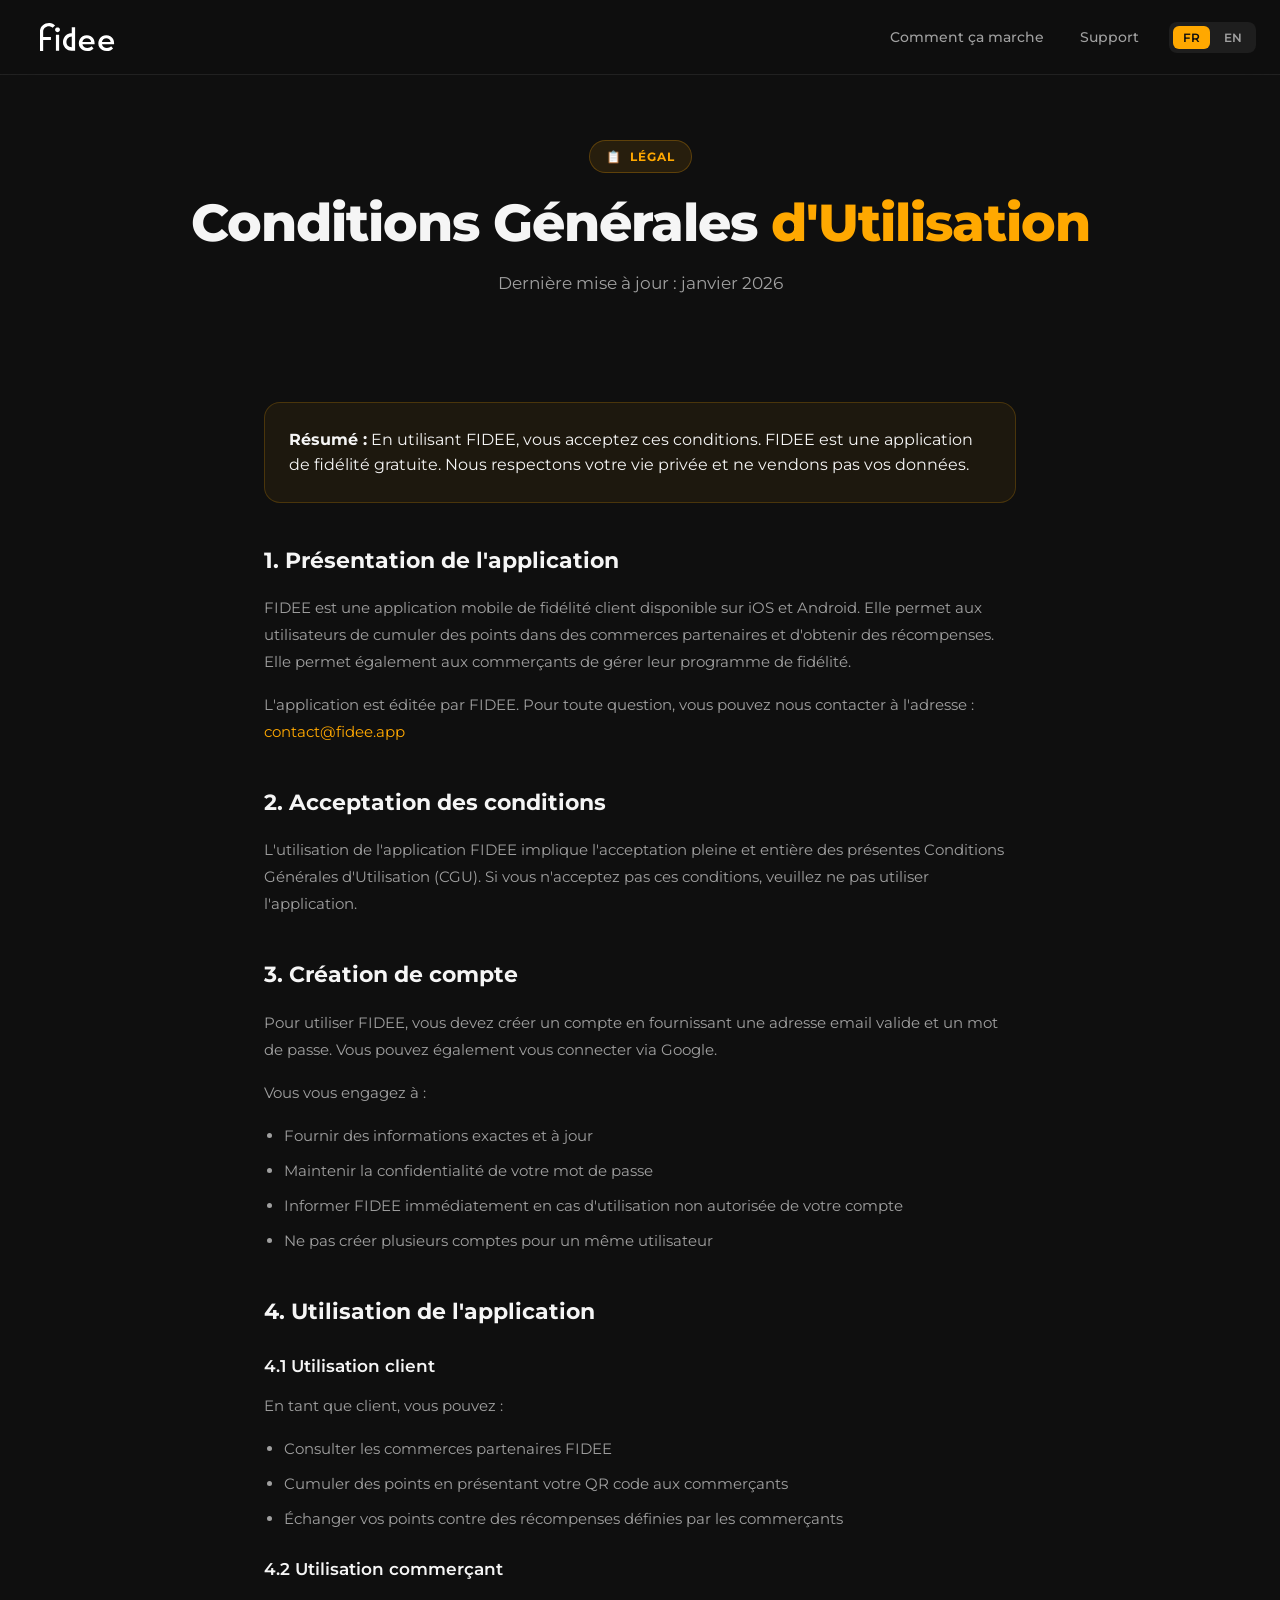
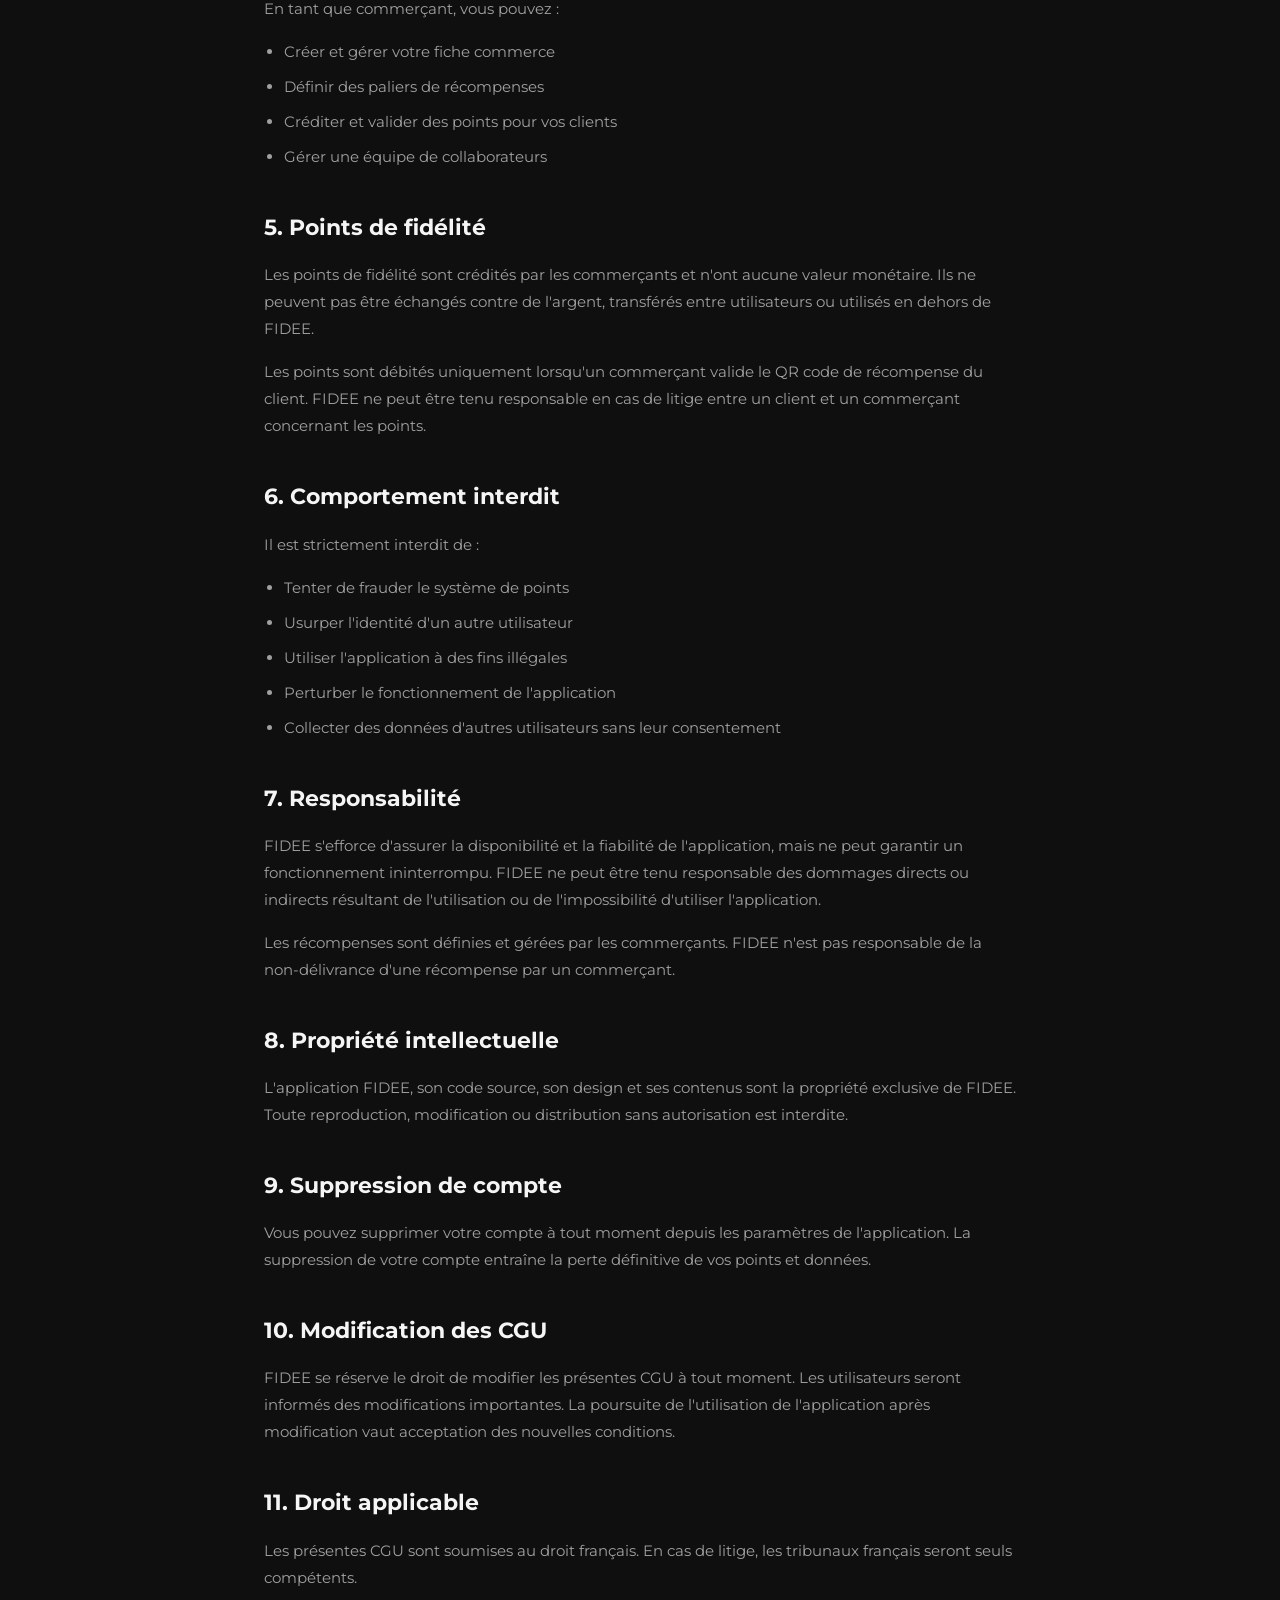
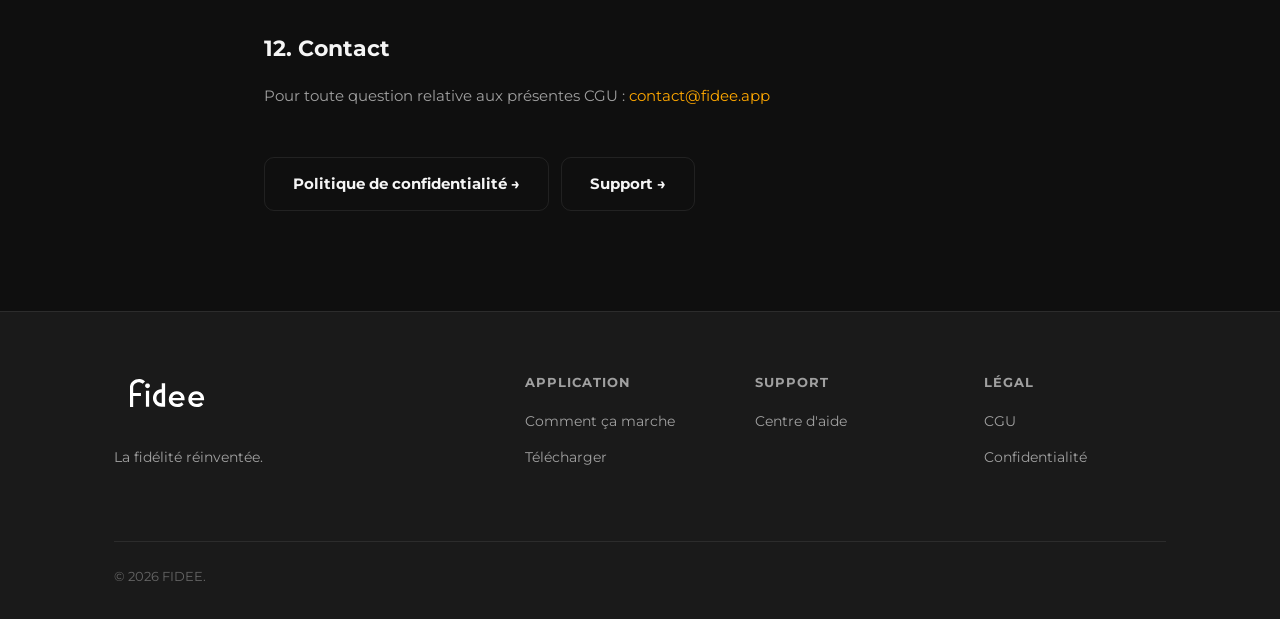
==== cgu.html @ e436ef64 "fidee" ====
<!DOCTYPE html>
<html lang="fr">
<head>
  <meta charset="UTF-8">
  <meta name="viewport" content="width=device-width, initial-scale=1.0">
  <title>Conditions Générales d'Utilisation — FIDEE</title>
  <link rel="stylesheet" href="style.css">
</head>
<body>

<nav id="navbar">
  <a href="index.html" class="nav-logo">
    <img src="fidee_logo_blanc.svg" alt="FIDEE" class="nav-logo-image">
  </a>
  <ul class="nav-links">
    <li><a href="comment-ca-marche.html" data-fr="Comment ça marche" data-en="How it works">Comment ça marche</a></li>
    <li><a href="support.html" data-fr="Support" data-en="Support">Support</a></li>
    <li>
      <div class="lang-switcher">
        <button class="lang-btn active" onclick="setLang('fr')">FR</button>
        <button class="lang-btn" onclick="setLang('en')">EN</button>
      </div>
    </li>
  </ul>
  <div class="hamburger" onclick="toggleMenu()"><span></span><span></span><span></span></div>
</nav>

<div class="mobile-nav" id="mobileNav">
  <a href="index.html" onclick="toggleMenu()">Accueil</a>
  <a href="comment-ca-marche.html" onclick="toggleMenu()">Comment ça marche</a>
  <a href="support.html" onclick="toggleMenu()">Support</a>
</div>

<div class="page-hero">
  <div class="container">
    <div class="section-tag" style="margin: 0 auto 20px;">📋 <span data-fr="Légal" data-en="Legal">Légal</span></div>
    <h1 class="section-title" data-fr="Conditions Générales <span>d'Utilisation</span>" data-en="Terms of <span>Service</span>">Conditions Générales <span>d'Utilisation</span></h1>
    <p class="section-subtitle" data-fr="Dernière mise à jour : janvier 2026" data-en="Last updated: January 2026">Dernière mise à jour : janvier 2026</p>
  </div>
</div>

<section style="padding-top: 0;">
  <div class="container" style="max-width: 800px;">
    <div class="prose" id="cgu-fr">
      <div class="highlight-box">
        <strong>Résumé :</strong> En utilisant FIDEE, vous acceptez ces conditions. FIDEE est une application de fidélité gratuite. Nous respectons votre vie privée et ne vendons pas vos données.
      </div>

      <h2>1. Présentation de l'application</h2>
      <p>FIDEE est une application mobile de fidélité client disponible sur iOS et Android. Elle permet aux utilisateurs de cumuler des points dans des commerces partenaires et d'obtenir des récompenses. Elle permet également aux commerçants de gérer leur programme de fidélité.</p>
      <p>L'application est éditée par FIDEE. Pour toute question, vous pouvez nous contacter à l'adresse : <a href="mailto:contact@fidee.app">contact@fidee.app</a></p>

      <h2>2. Acceptation des conditions</h2>
      <p>L'utilisation de l'application FIDEE implique l'acceptation pleine et entière des présentes Conditions Générales d'Utilisation (CGU). Si vous n'acceptez pas ces conditions, veuillez ne pas utiliser l'application.</p>

      <h2>3. Création de compte</h2>
      <p>Pour utiliser FIDEE, vous devez créer un compte en fournissant une adresse email valide et un mot de passe. Vous pouvez également vous connecter via Google.</p>
      <p>Vous vous engagez à :</p>
      <ul>
        <li>Fournir des informations exactes et à jour</li>
        <li>Maintenir la confidentialité de votre mot de passe</li>
        <li>Informer FIDEE immédiatement en cas d'utilisation non autorisée de votre compte</li>
        <li>Ne pas créer plusieurs comptes pour un même utilisateur</li>
      </ul>

      <h2>4. Utilisation de l'application</h2>
      <h3>4.1 Utilisation client</h3>
      <p>En tant que client, vous pouvez :</p>
      <ul>
        <li>Consulter les commerces partenaires FIDEE</li>
        <li>Cumuler des points en présentant votre QR code aux commerçants</li>
        <li>Échanger vos points contre des récompenses définies par les commerçants</li>
      </ul>

      <h3>4.2 Utilisation commerçant</h3>
      <p>En tant que commerçant, vous pouvez :</p>
      <ul>
        <li>Créer et gérer votre fiche commerce</li>
        <li>Définir des paliers de récompenses</li>
        <li>Créditer et valider des points pour vos clients</li>
        <li>Gérer une équipe de collaborateurs</li>
      </ul>

      <h2>5. Points de fidélité</h2>
      <p>Les points de fidélité sont crédités par les commerçants et n'ont aucune valeur monétaire. Ils ne peuvent pas être échangés contre de l'argent, transférés entre utilisateurs ou utilisés en dehors de FIDEE.</p>
      <p>Les points sont débités uniquement lorsqu'un commerçant valide le QR code de récompense du client. FIDEE ne peut être tenu responsable en cas de litige entre un client et un commerçant concernant les points.</p>

      <h2>6. Comportement interdit</h2>
      <p>Il est strictement interdit de :</p>
      <ul>
        <li>Tenter de frauder le système de points</li>
        <li>Usurper l'identité d'un autre utilisateur</li>
        <li>Utiliser l'application à des fins illégales</li>
        <li>Perturber le fonctionnement de l'application</li>
        <li>Collecter des données d'autres utilisateurs sans leur consentement</li>
      </ul>

      <h2>7. Responsabilité</h2>
      <p>FIDEE s'efforce d'assurer la disponibilité et la fiabilité de l'application, mais ne peut garantir un fonctionnement ininterrompu. FIDEE ne peut être tenu responsable des dommages directs ou indirects résultant de l'utilisation ou de l'impossibilité d'utiliser l'application.</p>
      <p>Les récompenses sont définies et gérées par les commerçants. FIDEE n'est pas responsable de la non-délivrance d'une récompense par un commerçant.</p>

      <h2>8. Propriété intellectuelle</h2>
      <p>L'application FIDEE, son code source, son design et ses contenus sont la propriété exclusive de FIDEE. Toute reproduction, modification ou distribution sans autorisation est interdite.</p>

      <h2>9. Suppression de compte</h2>
      <p>Vous pouvez supprimer votre compte à tout moment depuis les paramètres de l'application. La suppression de votre compte entraîne la perte définitive de vos points et données.</p>

      <h2>10. Modification des CGU</h2>
      <p>FIDEE se réserve le droit de modifier les présentes CGU à tout moment. Les utilisateurs seront informés des modifications importantes. La poursuite de l'utilisation de l'application après modification vaut acceptation des nouvelles conditions.</p>

      <h2>11. Droit applicable</h2>
      <p>Les présentes CGU sont soumises au droit français. En cas de litige, les tribunaux français seront seuls compétents.</p>

      <h2>12. Contact</h2>
      <p>Pour toute question relative aux présentes CGU : <a href="mailto:contact@fidee.app">contact@fidee.app</a></p>
    </div>

    <div class="prose" id="cgu-en" style="display:none;">
      <div class="highlight-box">
        <strong>Summary:</strong> By using FIDEE, you accept these terms. FIDEE is a free loyalty application. We respect your privacy and do not sell your data.
      </div>

      <h2>1. Application Overview</h2>
      <p>FIDEE is a mobile loyalty application available on iOS and Android. It allows users to earn points at partner stores and get rewards. It also allows merchants to manage their loyalty program.</p>
      <p>For any questions, you can contact us at: <a href="mailto:contact@fidee.app">contact@fidee.app</a></p>

      <h2>2. Acceptance of Terms</h2>
      <p>Using the FIDEE application implies full and complete acceptance of these Terms of Service. If you do not accept these terms, please do not use the application.</p>

      <h2>3. Account Creation</h2>
      <p>To use FIDEE, you must create an account by providing a valid email address and password. You can also sign in via Google.</p>
      <p>You agree to:</p>
      <ul>
        <li>Provide accurate and up-to-date information</li>
        <li>Maintain the confidentiality of your password</li>
        <li>Notify FIDEE immediately of any unauthorized use of your account</li>
        <li>Not create multiple accounts for the same user</li>
      </ul>

      <h2>4. Use of the Application</h2>
      <h3>4.1 Customer Use</h3>
      <p>As a customer, you can:</p>
      <ul>
        <li>Browse FIDEE partner stores</li>
        <li>Earn points by showing your QR code to merchants</li>
        <li>Redeem your points for rewards defined by merchants</li>
      </ul>

      <h3>4.2 Merchant Use</h3>
      <p>As a merchant, you can:</p>
      <ul>
        <li>Create and manage your store listing</li>
        <li>Define reward tiers</li>
        <li>Credit and validate points for your customers</li>
        <li>Manage a team of collaborators</li>
      </ul>

      <h2>5. Loyalty Points</h2>
      <p>Loyalty points are credited by merchants and have no monetary value. They cannot be exchanged for money, transferred between users, or used outside of FIDEE.</p>
      <p>Points are only deducted when a merchant validates the customer's reward QR code.</p>

      <h2>6. Prohibited Conduct</h2>
      <p>It is strictly prohibited to:</p>
      <ul>
        <li>Attempt to defraud the points system</li>
        <li>Impersonate another user</li>
        <li>Use the application for illegal purposes</li>
        <li>Disrupt the operation of the application</li>
        <li>Collect data from other users without their consent</li>
      </ul>

      <h2>7. Liability</h2>
      <p>FIDEE strives to ensure the availability and reliability of the application but cannot guarantee uninterrupted operation. FIDEE cannot be held liable for direct or indirect damages resulting from use or inability to use the application.</p>

      <h2>8. Intellectual Property</h2>
      <p>The FIDEE application, its source code, design and content are the exclusive property of FIDEE. Any reproduction, modification or distribution without authorization is prohibited.</p>

      <h2>9. Account Deletion</h2>
      <p>You can delete your account at any time from the application settings. Deleting your account results in permanent loss of your points and data.</p>

      <h2>10. Amendments</h2>
      <p>FIDEE reserves the right to modify these Terms at any time. Users will be informed of significant changes. Continued use of the application after modification constitutes acceptance of the new terms.</p>

      <h2>11. Governing Law</h2>
      <p>These Terms are governed by French law. In case of dispute, French courts shall have exclusive jurisdiction.</p>

      <h2>12. Contact</h2>
      <p>For any questions regarding these Terms: <a href="mailto:contact@fidee.app">contact@fidee.app</a></p>
    </div>

    <div style="margin-top: 48px; display: flex; gap: 12px; flex-wrap: wrap;">
      <a href="confidentialite.html" class="btn btn-outline" data-fr="Politique de confidentialité →" data-en="Privacy Policy →">Politique de confidentialité →</a>
      <a href="support.html" class="btn btn-outline" data-fr="Support →" data-en="Support →">Support →</a>
    </div>
  </div>
</section>

<footer>
  <div class="container">
    <div class="footer-grid">
      <div class="footer-brand">
        <a href="index.html" class="nav-logo" style="margin-bottom:16px; display:inline-flex;">
          <img src="fidee_logo_blanc.svg" alt="FIDEE" class="nav-logo-image">
        </a>
        <p data-fr="La fidélité réinventée." data-en="Local loyalty reinvented.">La fidélité réinventée.</p>
      </div>
      <div>
        <div class="footer-title">Application</div>
        <ul class="footer-links">
          <li><a href="comment-ca-marche.html" data-fr="Comment ça marche" data-en="How it works">Comment ça marche</a></li>
          <li><a href="index.html#telecharger" data-fr="Télécharger" data-en="Download">Télécharger</a></li>
        </ul>
      </div>
      <div>
        <div class="footer-title">Support</div>
        <ul class="footer-links">
          <li><a href="support.html" data-fr="Centre d'aide" data-en="Help center">Centre d'aide</a></li>
        </ul>
      </div>
      <div>
        <div class="footer-title" data-fr="Légal" data-en="Legal">Légal</div>
        <ul class="footer-links">
          <li><a href="cgu.html" data-fr="CGU" data-en="Terms">CGU</a></li>
          <li><a href="confidentialite.html" data-fr="Confidentialité" data-en="Privacy">Confidentialité</a></li>
        </ul>
      </div>
    </div>
    <div class="footer-bottom">
      <span>© 2026 FIDEE.</span>
    </div>
  </div>
</footer>

<script>
  let currentLang = localStorage.getItem('fidee-lang') || 'fr';

  function setLang(lang) {
    currentLang = lang;
    localStorage.setItem('fidee-lang', lang);
    document.querySelectorAll('.lang-btn').forEach(btn => {
      btn.classList.toggle('active', btn.textContent === lang.toUpperCase());
    });
    document.querySelectorAll('[data-fr]').forEach(el => {
      const text = el.getAttribute('data-' + lang);
      if (text) {
        if (text.includes('<')) el.innerHTML = text;
        else el.textContent = text;
      }
    });
    document.getElementById('cgu-fr').style.display = lang === 'fr' ? 'block' : 'none';
    document.getElementById('cgu-en').style.display = lang === 'en' ? 'block' : 'none';
    document.documentElement.lang = lang;
  }

  setLang(currentLang);

  function toggleMenu() {
    document.getElementById('mobileNav').classList.toggle('open');
  }

  window.addEventListener('scroll', () => {
    document.getElementById('navbar').style.background =
      window.scrollY > 50 ? 'rgba(15,15,15,0.95)' : 'rgba(15,15,15,0.85)';
  });
</script>
</body>
</html>
---- style.css ----
@import url('https://fonts.googleapis.com/css2?family=Montserrat:wght@300;400;500;600;700;800;900&display=swap');

:root {
  --primary: #FFA800;
  --primary-dark: #E09600;
  --primary-light: #FFF3D6;
  --dark: #0F0F0F;
  --dark-2: #1A1A1A;
  --dark-3: #242424;
  --card: #1E1E1E;
  --text: #F5F5F5;
  --text-secondary: #A0A0A0;
  --text-muted: #666;
  --border: rgba(255,255,255,0.08);
  --radius: 16px;
  --radius-sm: 10px;
  --radius-xl: 24px;
  --shadow: 0 20px 60px rgba(0,0,0,0.4);
  --shadow-orange: 0 8px 32px rgba(255,168,0,0.25);
}

* { margin: 0; padding: 0; box-sizing: border-box; }

html { scroll-behavior: smooth; }

body {
  font-family: 'Montserrat', sans-serif;
  background: var(--dark);
  color: var(--text);
  line-height: 1.6;
  overflow-x: hidden;
}

/* NAV */
nav {
  position: fixed;
  top: 0; left: 0; right: 0;
  z-index: 100;
  padding: 16px 24px;
  display: flex;
  align-items: center;
  justify-content: space-between;
  background: rgba(15,15,15,0.85);
  backdrop-filter: blur(20px);
  border-bottom: 1px solid var(--border);
  transition: all 0.3s;
}

.nav-logo {
  display: flex;
  align-items: center;
  gap: 0;
  text-decoration: none;
  height: 42px;
  overflow: visible;
}

.nav-logo-image {
  height: 42px;
  width: auto;
  display: block;
  transform: scale(1.8);
  transform-origin: left center;
}

.nav-links {
  display: flex;
  align-items: center;
  gap: 8px;
  list-style: none;
}

.nav-links a {
  text-decoration: none;
  color: var(--text-secondary);
  font-size: 14px;
  font-weight: 500;
  padding: 8px 14px;
  border-radius: var(--radius-sm);
  transition: all 0.2s;
}

.nav-links a:hover { color: var(--text); background: var(--card); }

.nav-cta {
  background: var(--primary) !important;
  color: var(--dark) !important;
  font-weight: 700 !important;
  padding: 10px 20px !important;
  border-radius: var(--radius-sm) !important;
}

.nav-cta:hover { background: var(--primary-dark) !important; }

.lang-switcher {
  display: flex;
  gap: 4px;
  background: var(--card);
  border-radius: 8px;
  padding: 4px;
  margin-left: 8px;
}

.lang-btn {
  background: none;
  border: none;
  color: var(--text-secondary);
  font-family: 'Montserrat', sans-serif;
  font-size: 12px;
  font-weight: 600;
  padding: 4px 10px;
  border-radius: 6px;
  cursor: pointer;
  transition: all 0.2s;
}

.lang-btn.active {
  background: var(--primary);
  color: var(--dark);
}

.hamburger {
  display: none;
  flex-direction: column;
  gap: 5px;
  cursor: pointer;
  padding: 8px;
}

.hamburger span {
  width: 24px;
  height: 2px;
  background: var(--text);
  border-radius: 2px;
  transition: all 0.3s;
}

/* CONTAINER */
.container {
  max-width: 1100px;
  margin: 0 auto;
  padding: 0 24px;
}

/* SECTIONS */
section { padding: 100px 0; }

.section-tag {
  display: inline-flex;
  align-items: center;
  gap: 8px;
  background: rgba(255,168,0,0.1);
  border: 1px solid rgba(255,168,0,0.25);
  border-radius: 100px;
  padding: 6px 16px;
  font-size: 12px;
  font-weight: 700;
  color: var(--primary);
  text-transform: uppercase;
  letter-spacing: 1px;
  margin-bottom: 20px;
}

.section-title {
  font-size: clamp(28px, 4vw, 44px);
  font-weight: 800;
  line-height: 1.15;
  letter-spacing: -1px;
  margin-bottom: 16px;
}

.section-title span { color: var(--primary); }

.section-subtitle {
  font-size: 17px;
  color: var(--text-secondary);
  max-width: 560px;
  line-height: 1.7;
}

.text-center { text-align: center; }
.text-center .section-subtitle { margin: 0 auto; }

/* BUTTONS */
.btn {
  display: inline-flex;
  align-items: center;
  gap: 8px;
  padding: 14px 28px;
  border-radius: var(--radius-sm);
  font-family: 'Montserrat', sans-serif;
  font-size: 15px;
  font-weight: 700;
  text-decoration: none;
  cursor: pointer;
  border: none;
  transition: all 0.2s;
}

.btn-primary {
  background: var(--primary);
  color: var(--dark);
  box-shadow: var(--shadow-orange);
}

.btn-primary:hover {
  background: var(--primary-dark);
  transform: translateY(-2px);
  box-shadow: 0 12px 40px rgba(255,168,0,0.35);
}

.btn-outline {
  background: transparent;
  color: var(--text);
  border: 1.5px solid var(--border);
}

.btn-outline:hover {
  border-color: var(--primary);
  color: var(--primary);
  transform: translateY(-2px);
}

/* CARDS */
.card {
  background: var(--card);
  border: 1px solid var(--border);
  border-radius: var(--radius-xl);
  padding: 32px;
  transition: all 0.3s;
}

.card:hover {
  border-color: rgba(255,168,0,0.2);
  transform: translateY(-4px);
  box-shadow: var(--shadow);
}

/* GRID */
.grid-2 { display: grid; grid-template-columns: 1fr 1fr; gap: 24px; }
.grid-3 { display: grid; grid-template-columns: repeat(3, 1fr); gap: 24px; }
.grid-4 { display: grid; grid-template-columns: repeat(4, 1fr); gap: 20px; }

/* BADGE */
.badge {
  display: inline-flex;
  align-items: center;
  gap: 6px;
  padding: 4px 12px;
  border-radius: 100px;
  font-size: 12px;
  font-weight: 600;
}

.badge-orange { background: rgba(255,168,0,0.15); color: var(--primary); }
.badge-green { background: rgba(52,199,89,0.15); color: #34C759; }
.badge-blue { background: rgba(74,144,226,0.15); color: #4A90E2; }

/* DIVIDER */
.divider {
  height: 1px;
  background: var(--border);
  margin: 0;
}

/* FOOTER */
footer {
  background: var(--dark-2);
  border-top: 1px solid var(--border);
  padding: 60px 0 32px;
}

.footer-grid {
  display: grid;
  grid-template-columns: 2fr 1fr 1fr 1fr;
  gap: 48px;
  margin-bottom: 48px;
}

.footer-brand p {
  color: var(--text-secondary);
  font-size: 14px;
  line-height: 1.7;
  margin: 16px 0 24px;
  max-width: 280px;
}

.footer-title {
  font-size: 13px;
  font-weight: 700;
  text-transform: uppercase;
  letter-spacing: 1px;
  color: var(--text-secondary);
  margin-bottom: 16px;
}

.footer-links {
  list-style: none;
  display: flex;
  flex-direction: column;
  gap: 10px;
}

.footer-links a {
  text-decoration: none;
  color: var(--text-secondary);
  font-size: 14px;
  transition: color 0.2s;
}

.footer-links a:hover { color: var(--primary); }

.footer-bottom {
  display: flex;
  justify-content: space-between;
  align-items: center;
  padding-top: 24px;
  border-top: 1px solid var(--border);
  font-size: 13px;
  color: var(--text-muted);
}

/* PAGE HERO */
.page-hero {
  padding: 140px 0 80px;
  text-align: center;
}

.page-hero .section-subtitle {
  margin: 0 auto;
  text-align: center;
}

.page-hero .section-title {
  font-size: clamp(32px, 5vw, 52px);
}

/* PROSE */
.prose h2 {
  font-size: 22px;
  font-weight: 700;
  color: var(--text);
  margin: 40px 0 16px;
}

.prose h3 {
  font-size: 17px;
  font-weight: 600;
  color: var(--text);
  margin: 24px 0 12px;
}

.prose p {
  color: var(--text-secondary);
  font-size: 15px;
  line-height: 1.8;
  margin-bottom: 16px;
}

.prose ul {
  color: var(--text-secondary);
  font-size: 15px;
  line-height: 1.8;
  margin: 0 0 16px 20px;
}

.prose li { margin-bottom: 8px; }

.prose a { color: var(--primary); text-decoration: none; }
.prose a:hover { text-decoration: underline; }

/* HIGHLIGHT BOX */
.highlight-box {
  background: rgba(255,168,0,0.06);
  border: 1px solid rgba(255,168,0,0.2);
  border-radius: var(--radius);
  padding: 24px;
  margin: 24px 0;
}

/* RESPONSIVE */
@media (max-width: 768px) {
  .nav-links { display: none; }
  .hamburger { display: flex; }
  .grid-2, .grid-3, .grid-4 { grid-template-columns: 1fr; }
  .footer-grid { grid-template-columns: 1fr 1fr; }
  section { padding: 60px 0; }
  .page-hero { padding: 120px 0 60px; }
}

@media (max-width: 480px) {
  .footer-grid { grid-template-columns: 1fr; }
  .footer-bottom { flex-direction: column; gap: 8px; text-align: center; }
}

/* ANIMATIONS */
@keyframes fadeUp {
  from { opacity: 0; transform: translateY(30px); }
  to { opacity: 1; transform: translateY(0); }
}

@keyframes float {
  0%, 100% { transform: translateY(0); }
  50% { transform: translateY(-12px); }
}

@keyframes pulse {
  0%, 100% { opacity: 1; }
  50% { opacity: 0.5; }
}

.animate-fadeup { animation: fadeUp 0.6s ease forwards; }
.animate-float { animation: float 4s ease-in-out infinite; }

/* MOBILE NAV */
.mobile-nav {
  display: none;
  position: fixed;
  top: 68px;
  left: 0;
  right: 0;
  background: var(--dark-2);
  border-bottom: 1px solid var(--border);
  padding: 16px 24px 24px;
  flex-direction: column;
  gap: 4px;
  z-index: 99;
}

.mobile-nav.open { display: flex; }

.mobile-nav a {
  text-decoration: none;
  color: var(--text-secondary);
  font-size: 15px;
  font-weight: 500;
  padding: 12px 16px;
  border-radius: var(--radius-sm);
  transition: all 0.2s;
}

.mobile-nav a:hover { background: var(--card); color: var(--text); }
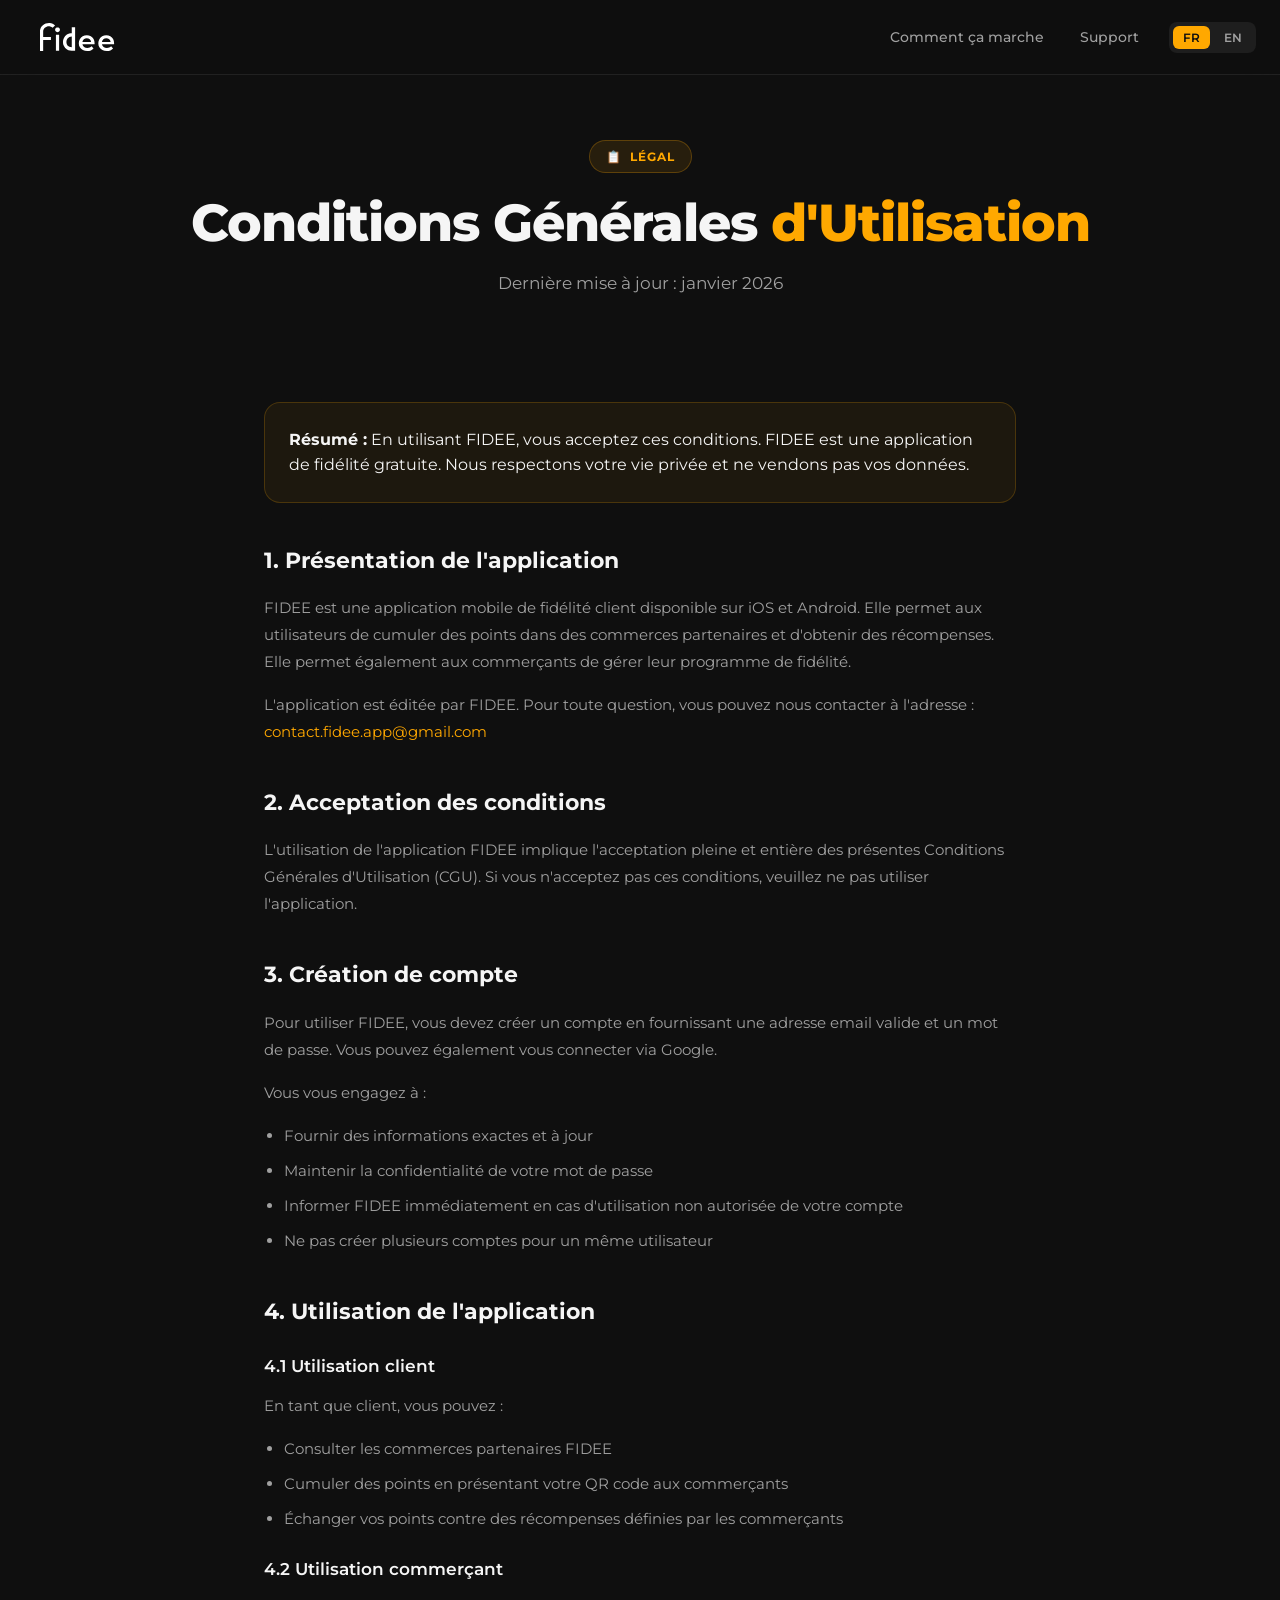
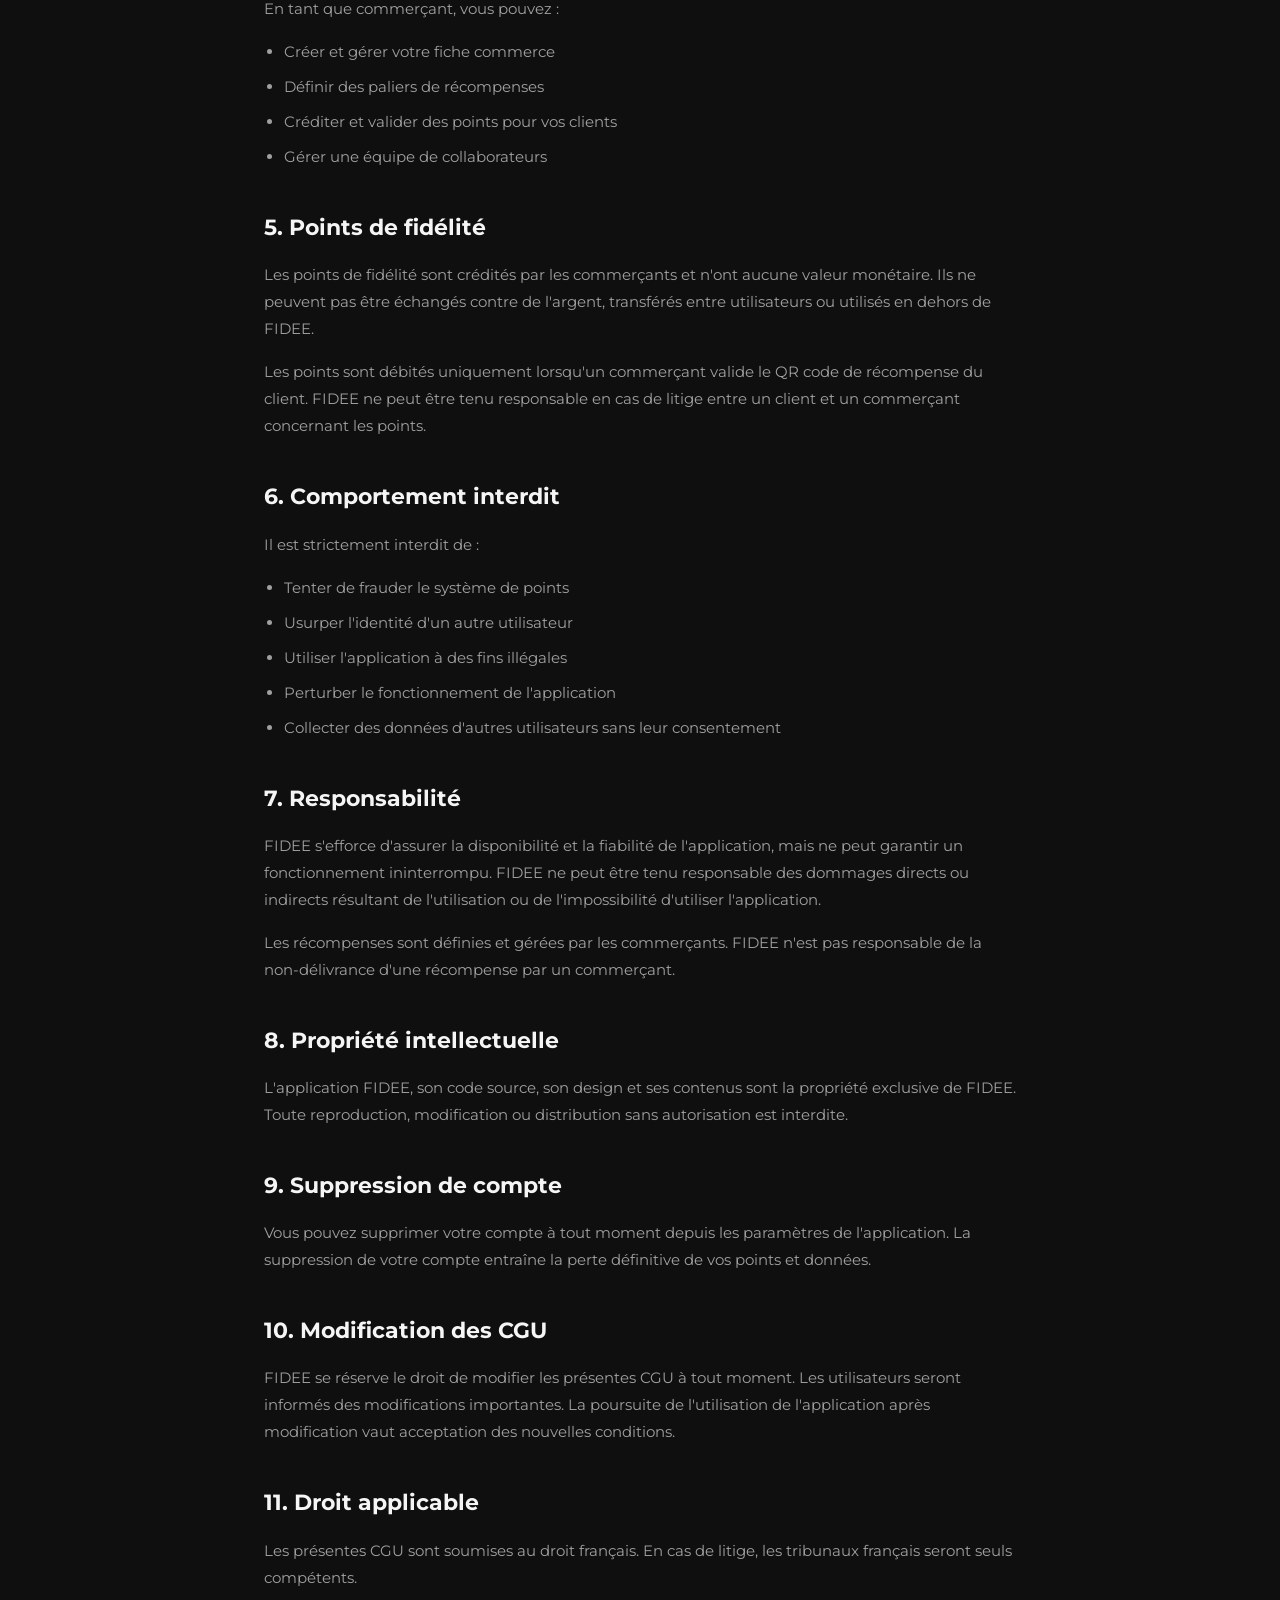
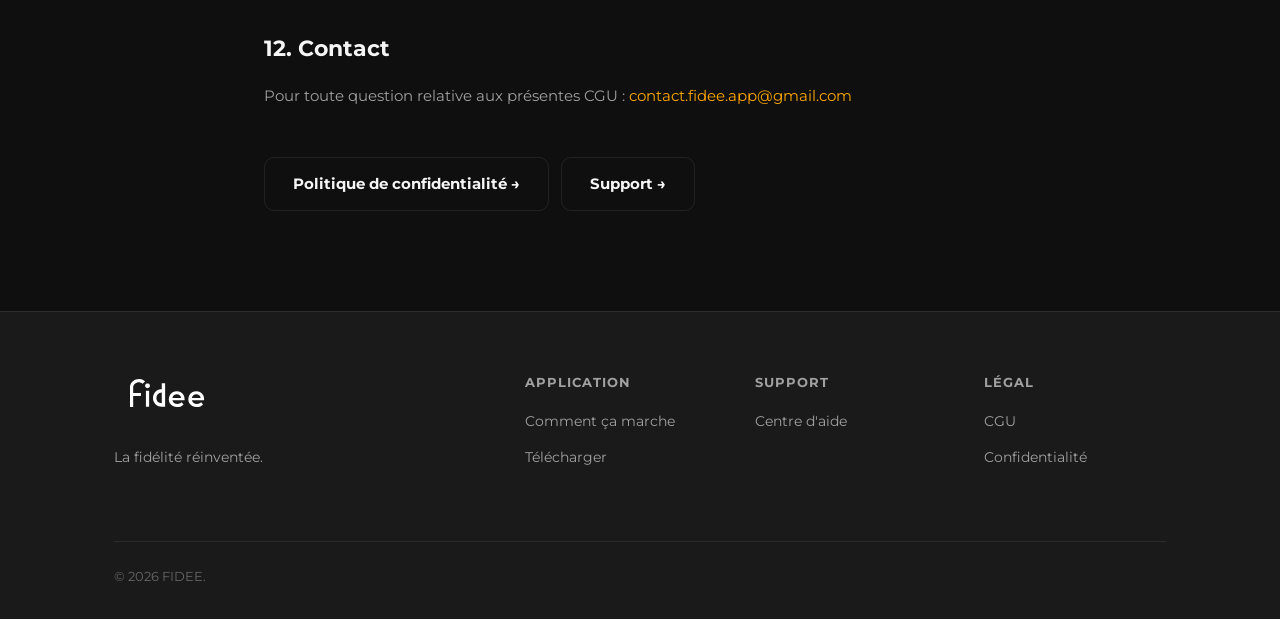
==== commit 1d75a536: "mail" ====
--- a/cgu.html
+++ b/cgu.html
@@ -48,7 +48,7 @@
 
       <h2>1. Présentation de l'application</h2>
       <p>FIDEE est une application mobile de fidélité client disponible sur iOS et Android. Elle permet aux utilisateurs de cumuler des points dans des commerces partenaires et d'obtenir des récompenses. Elle permet également aux commerçants de gérer leur programme de fidélité.</p>
-      <p>L'application est éditée par FIDEE. Pour toute question, vous pouvez nous contacter à l'adresse : <a href="mailto:contact@fidee.app">contact@fidee.app</a></p>
+      <p>L'application est éditée par FIDEE. Pour toute question, vous pouvez nous contacter à l'adresse : <a href="mailto:contact.fidee.app@gmail.com">contact.fidee.app@gmail.com</a></p>
 
       <h2>2. Acceptation des conditions</h2>
       <p>L'utilisation de l'application FIDEE implique l'acceptation pleine et entière des présentes Conditions Générales d'Utilisation (CGU). Si vous n'acceptez pas ces conditions, veuillez ne pas utiliser l'application.</p>
@@ -112,7 +112,7 @@
       <p>Les présentes CGU sont soumises au droit français. En cas de litige, les tribunaux français seront seuls compétents.</p>
 
       <h2>12. Contact</h2>
-      <p>Pour toute question relative aux présentes CGU : <a href="mailto:contact@fidee.app">contact@fidee.app</a></p>
+      <p>Pour toute question relative aux présentes CGU : <a href="mailto:contact.fidee.app@gmail.com">contact.fidee.app@gmail.com</a></p>
     </div>
 
     <div class="prose" id="cgu-en" style="display:none;">
@@ -122,7 +122,7 @@
 
       <h2>1. Application Overview</h2>
       <p>FIDEE is a mobile loyalty application available on iOS and Android. It allows users to earn points at partner stores and get rewards. It also allows merchants to manage their loyalty program.</p>
-      <p>For any questions, you can contact us at: <a href="mailto:contact@fidee.app">contact@fidee.app</a></p>
+      <p>For any questions, you can contact us at: <a href="mailto:contact.fidee.app@gmail.com">contact.fidee.app@gmail.com</a></p>
 
       <h2>2. Acceptance of Terms</h2>
       <p>Using the FIDEE application implies full and complete acceptance of these Terms of Service. If you do not accept these terms, please do not use the application.</p>
@@ -185,7 +185,7 @@
       <p>These Terms are governed by French law. In case of dispute, French courts shall have exclusive jurisdiction.</p>
 
       <h2>12. Contact</h2>
-      <p>For any questions regarding these Terms: <a href="mailto:contact@fidee.app">contact@fidee.app</a></p>
+      <p>For any questions regarding these Terms: <a href="mailto:contact.fidee.app@gmail.com">contact.fidee.app@gmail.com</a></p>
     </div>
 
     <div style="margin-top: 48px; display: flex; gap: 12px; flex-wrap: wrap;">
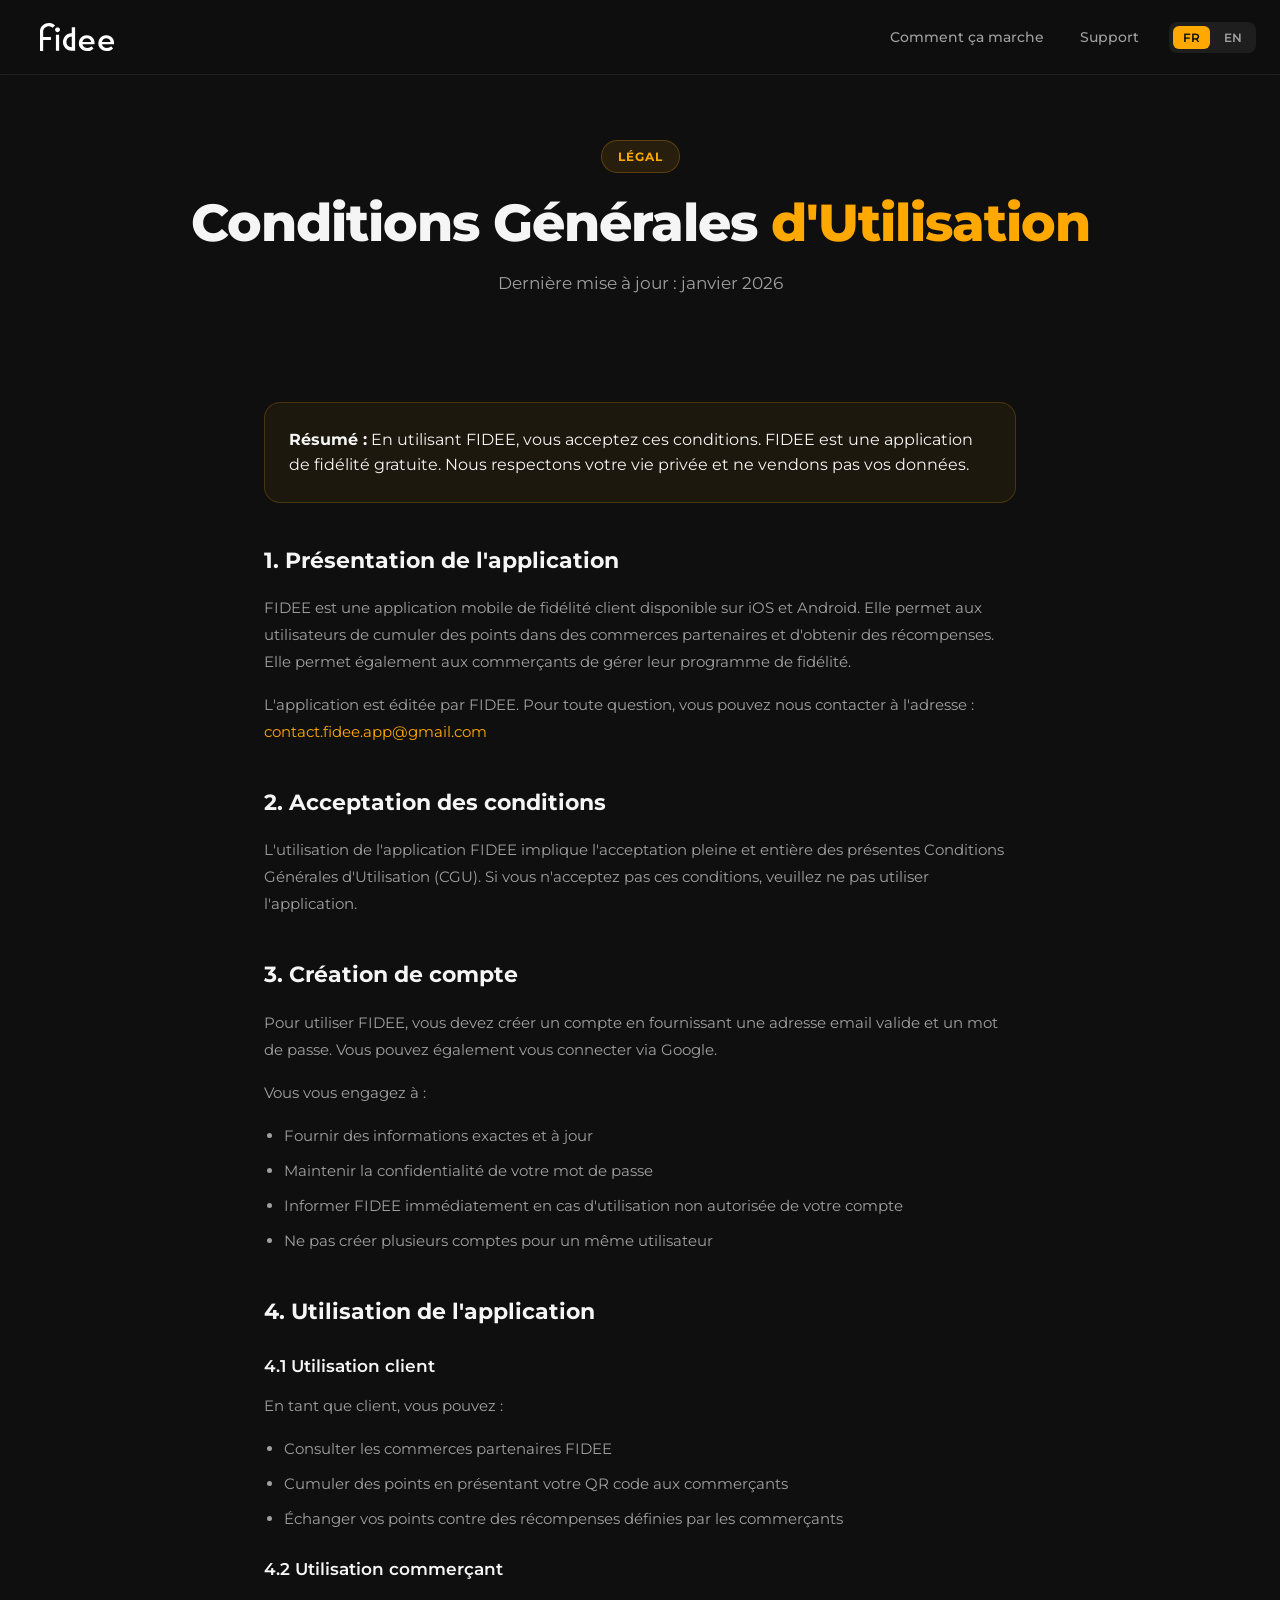
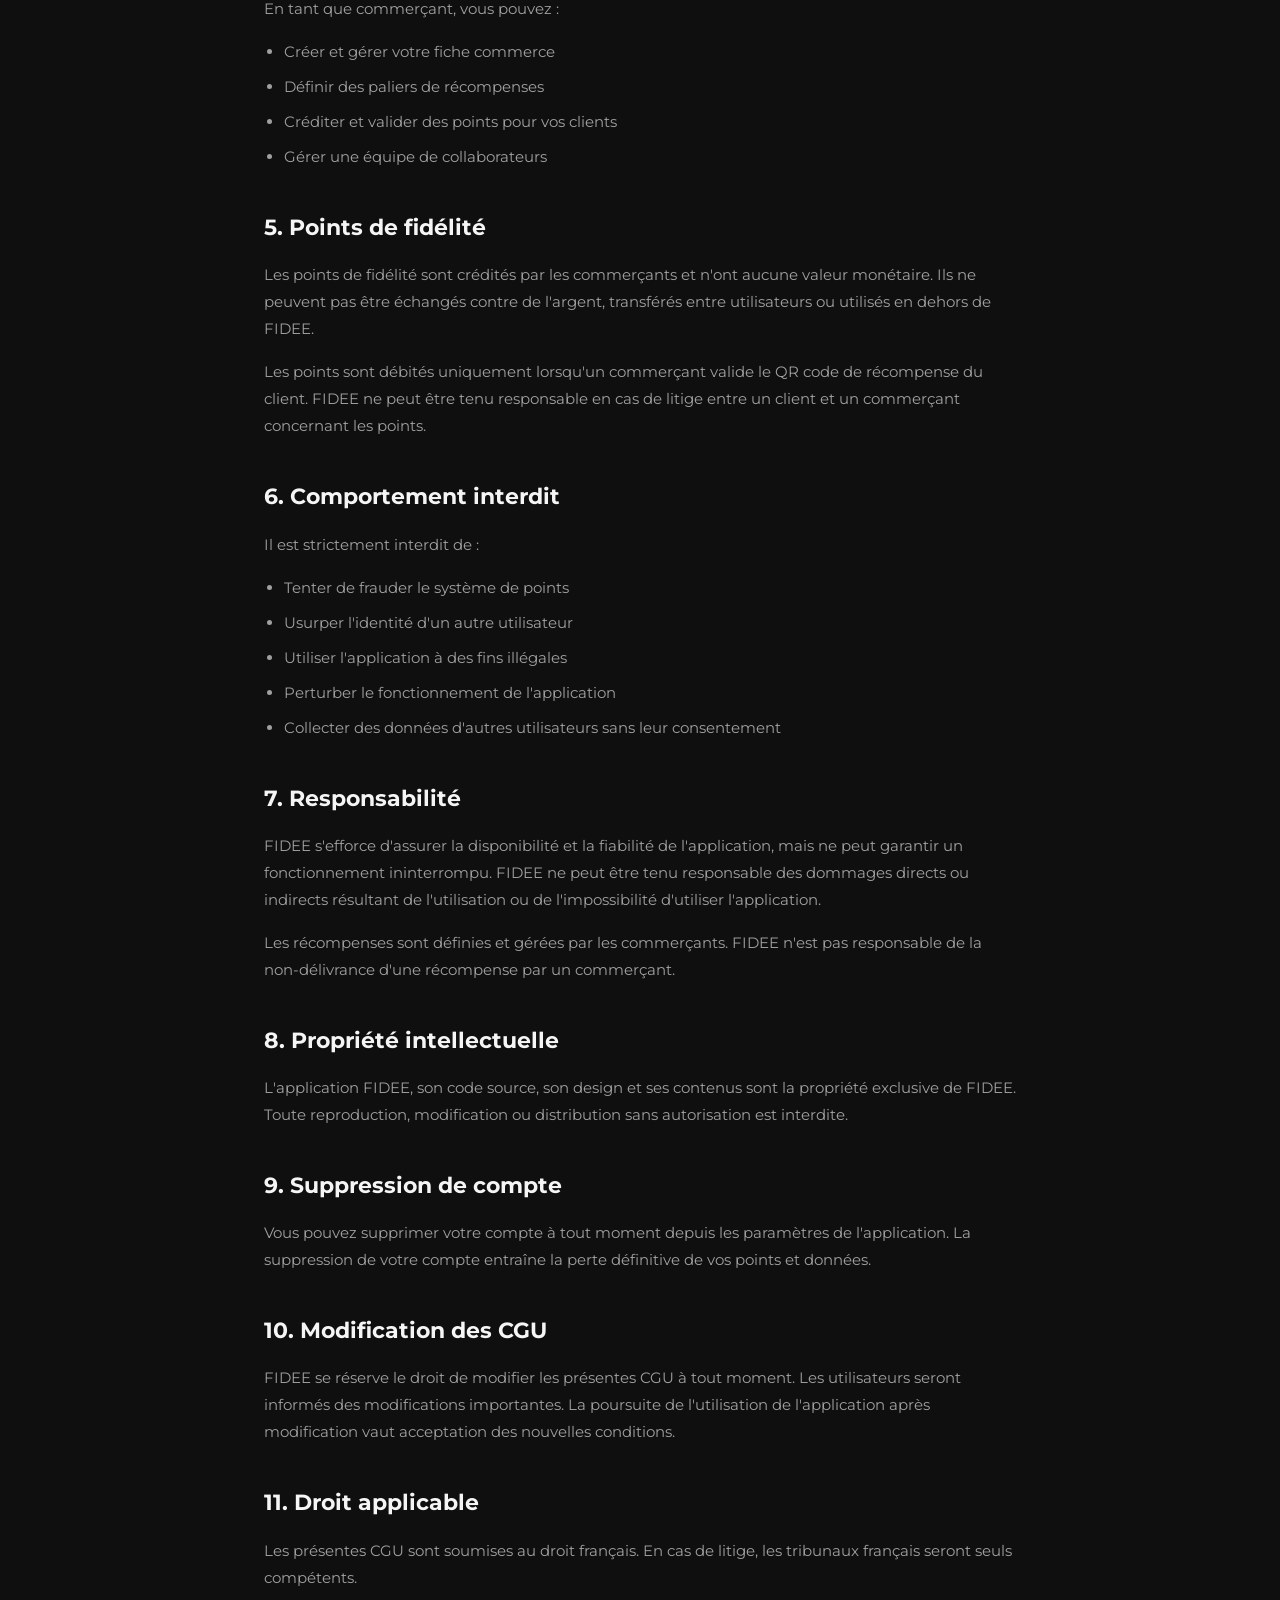
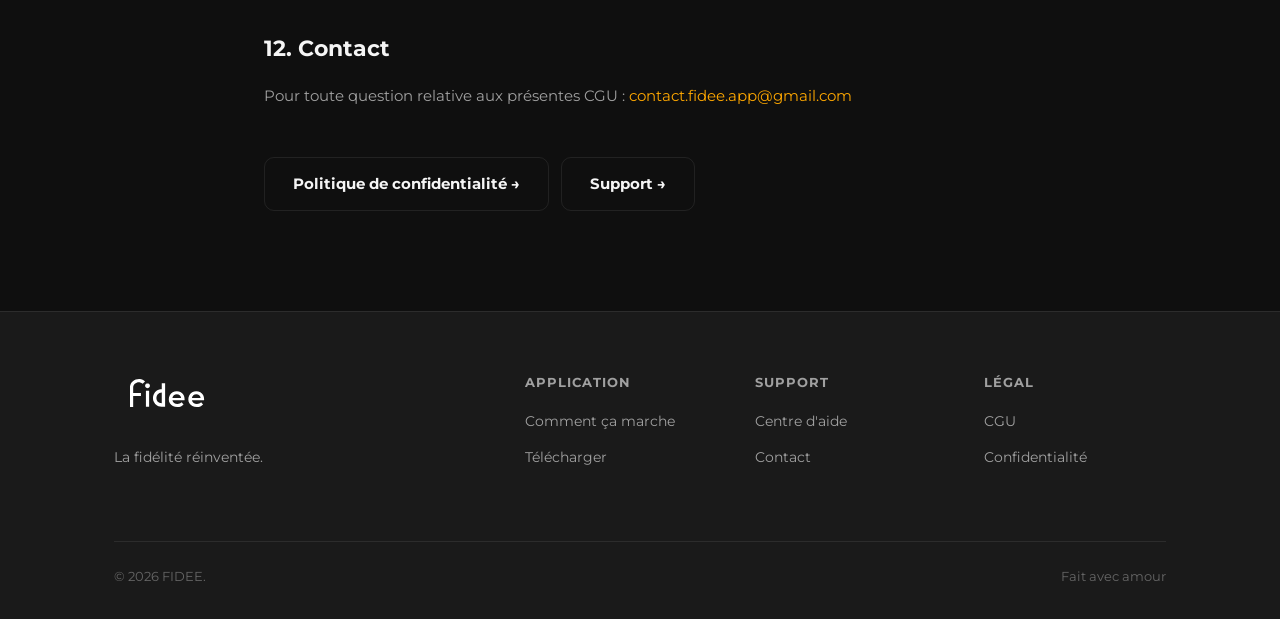
==== commit 3287e1ed: "grosse MAJ" ====
--- a/cgu.html
+++ b/cgu.html
@@ -8,32 +8,12 @@
 </head>
 <body>
 
-<nav id="navbar">
-  <a href="index.html" class="nav-logo">
-    <img src="fidee_logo_blanc.svg" alt="FIDEE" class="nav-logo-image">
-  </a>
-  <ul class="nav-links">
-    <li><a href="comment-ca-marche.html" data-fr="Comment ça marche" data-en="How it works">Comment ça marche</a></li>
-    <li><a href="support.html" data-fr="Support" data-en="Support">Support</a></li>
-    <li>
-      <div class="lang-switcher">
-        <button class="lang-btn active" onclick="setLang('fr')">FR</button>
-        <button class="lang-btn" onclick="setLang('en')">EN</button>
-      </div>
-    </li>
-  </ul>
-  <div class="hamburger" onclick="toggleMenu()"><span></span><span></span><span></span></div>
-</nav>
-
-<div class="mobile-nav" id="mobileNav">
-  <a href="index.html" onclick="toggleMenu()">Accueil</a>
-  <a href="comment-ca-marche.html" onclick="toggleMenu()">Comment ça marche</a>
-  <a href="support.html" onclick="toggleMenu()">Support</a>
-</div>
+<div id="navbar-placeholder"></div>
+<div id="mobilenav-placeholder"></div>
 
 <div class="page-hero">
   <div class="container">
-    <div class="section-tag" style="margin: 0 auto 20px;">📋 <span data-fr="Légal" data-en="Legal">Légal</span></div>
+    <div class="section-tag" style="margin: 0 auto 20px;"><span data-fr="Légal" data-en="Legal">Légal</span></div>
     <h1 class="section-title" data-fr="Conditions Générales <span>d'Utilisation</span>" data-en="Terms of <span>Service</span>">Conditions Générales <span>d'Utilisation</span></h1>
     <p class="section-subtitle" data-fr="Dernière mise à jour : janvier 2026" data-en="Last updated: January 2026">Dernière mise à jour : janvier 2026</p>
   </div>
@@ -195,73 +175,15 @@
   </div>
 </section>
 
-<footer>
-  <div class="container">
-    <div class="footer-grid">
-      <div class="footer-brand">
-        <a href="index.html" class="nav-logo" style="margin-bottom:16px; display:inline-flex;">
-          <img src="fidee_logo_blanc.svg" alt="FIDEE" class="nav-logo-image">
-        </a>
-        <p data-fr="La fidélité réinventée." data-en="Local loyalty reinvented.">La fidélité réinventée.</p>
-      </div>
-      <div>
-        <div class="footer-title">Application</div>
-        <ul class="footer-links">
-          <li><a href="comment-ca-marche.html" data-fr="Comment ça marche" data-en="How it works">Comment ça marche</a></li>
-          <li><a href="index.html#telecharger" data-fr="Télécharger" data-en="Download">Télécharger</a></li>
-        </ul>
-      </div>
-      <div>
-        <div class="footer-title">Support</div>
-        <ul class="footer-links">
-          <li><a href="support.html" data-fr="Centre d'aide" data-en="Help center">Centre d'aide</a></li>
-        </ul>
-      </div>
-      <div>
-        <div class="footer-title" data-fr="Légal" data-en="Legal">Légal</div>
-        <ul class="footer-links">
-          <li><a href="cgu.html" data-fr="CGU" data-en="Terms">CGU</a></li>
-          <li><a href="confidentialite.html" data-fr="Confidentialité" data-en="Privacy">Confidentialité</a></li>
-        </ul>
-      </div>
-    </div>
-    <div class="footer-bottom">
-      <span>© 2026 FIDEE.</span>
-    </div>
-  </div>
-</footer>
+<div id="footer-placeholder"></div>
 
+<script src="components.js"></script>
 <script>
-  let currentLang = localStorage.getItem('fidee-lang') || 'fr';
-
-  function setLang(lang) {
-    currentLang = lang;
-    localStorage.setItem('fidee-lang', lang);
-    document.querySelectorAll('.lang-btn').forEach(btn => {
-      btn.classList.toggle('active', btn.textContent === lang.toUpperCase());
-    });
-    document.querySelectorAll('[data-fr]').forEach(el => {
-      const text = el.getAttribute('data-' + lang);
-      if (text) {
-        if (text.includes('<')) el.innerHTML = text;
-        else el.textContent = text;
-      }
-    });
+  window._onLangChange = function (lang) {
     document.getElementById('cgu-fr').style.display = lang === 'fr' ? 'block' : 'none';
     document.getElementById('cgu-en').style.display = lang === 'en' ? 'block' : 'none';
-    document.documentElement.lang = lang;
-  }
-
-  setLang(currentLang);
-
-  function toggleMenu() {
-    document.getElementById('mobileNav').classList.toggle('open');
-  }
-
-  window.addEventListener('scroll', () => {
-    document.getElementById('navbar').style.background =
-      window.scrollY > 50 ? 'rgba(15,15,15,0.95)' : 'rgba(15,15,15,0.85)';
-  });
+  };
+  initComponents();
 </script>
 </body>
 </html>
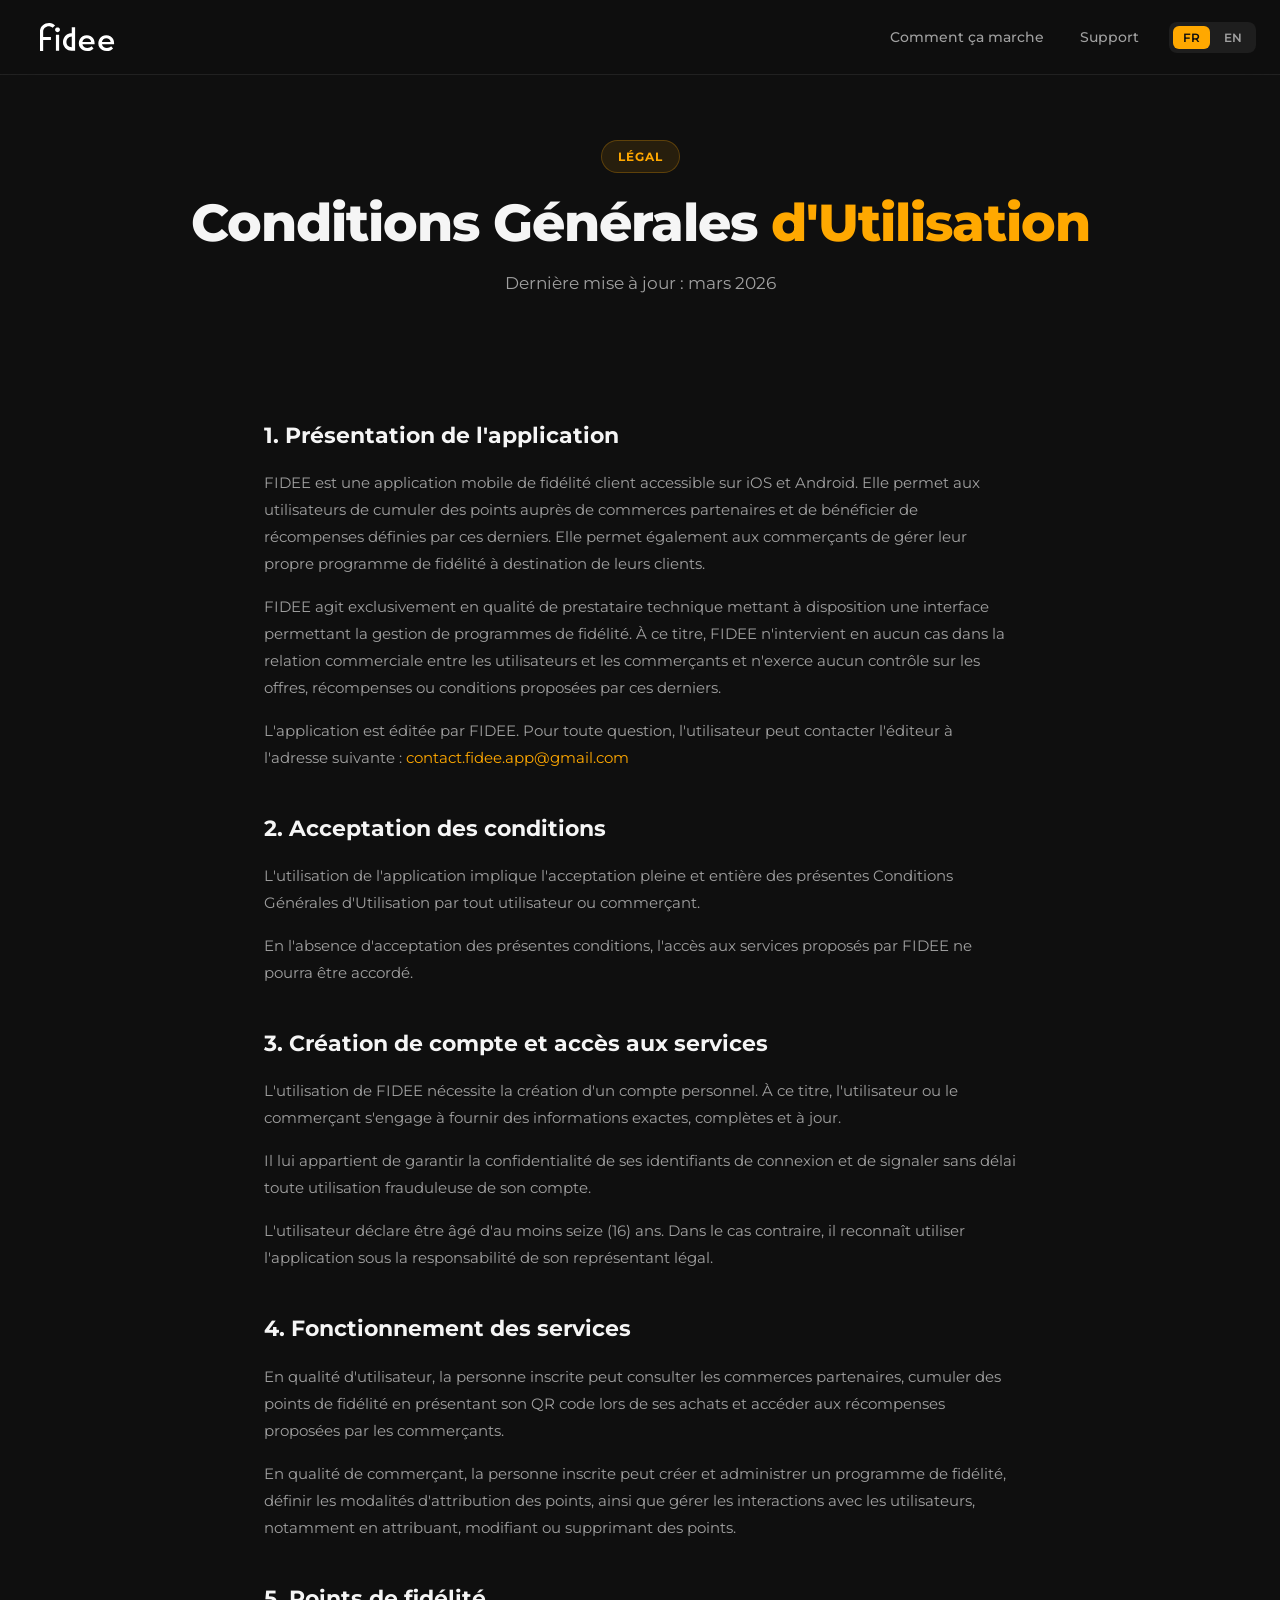
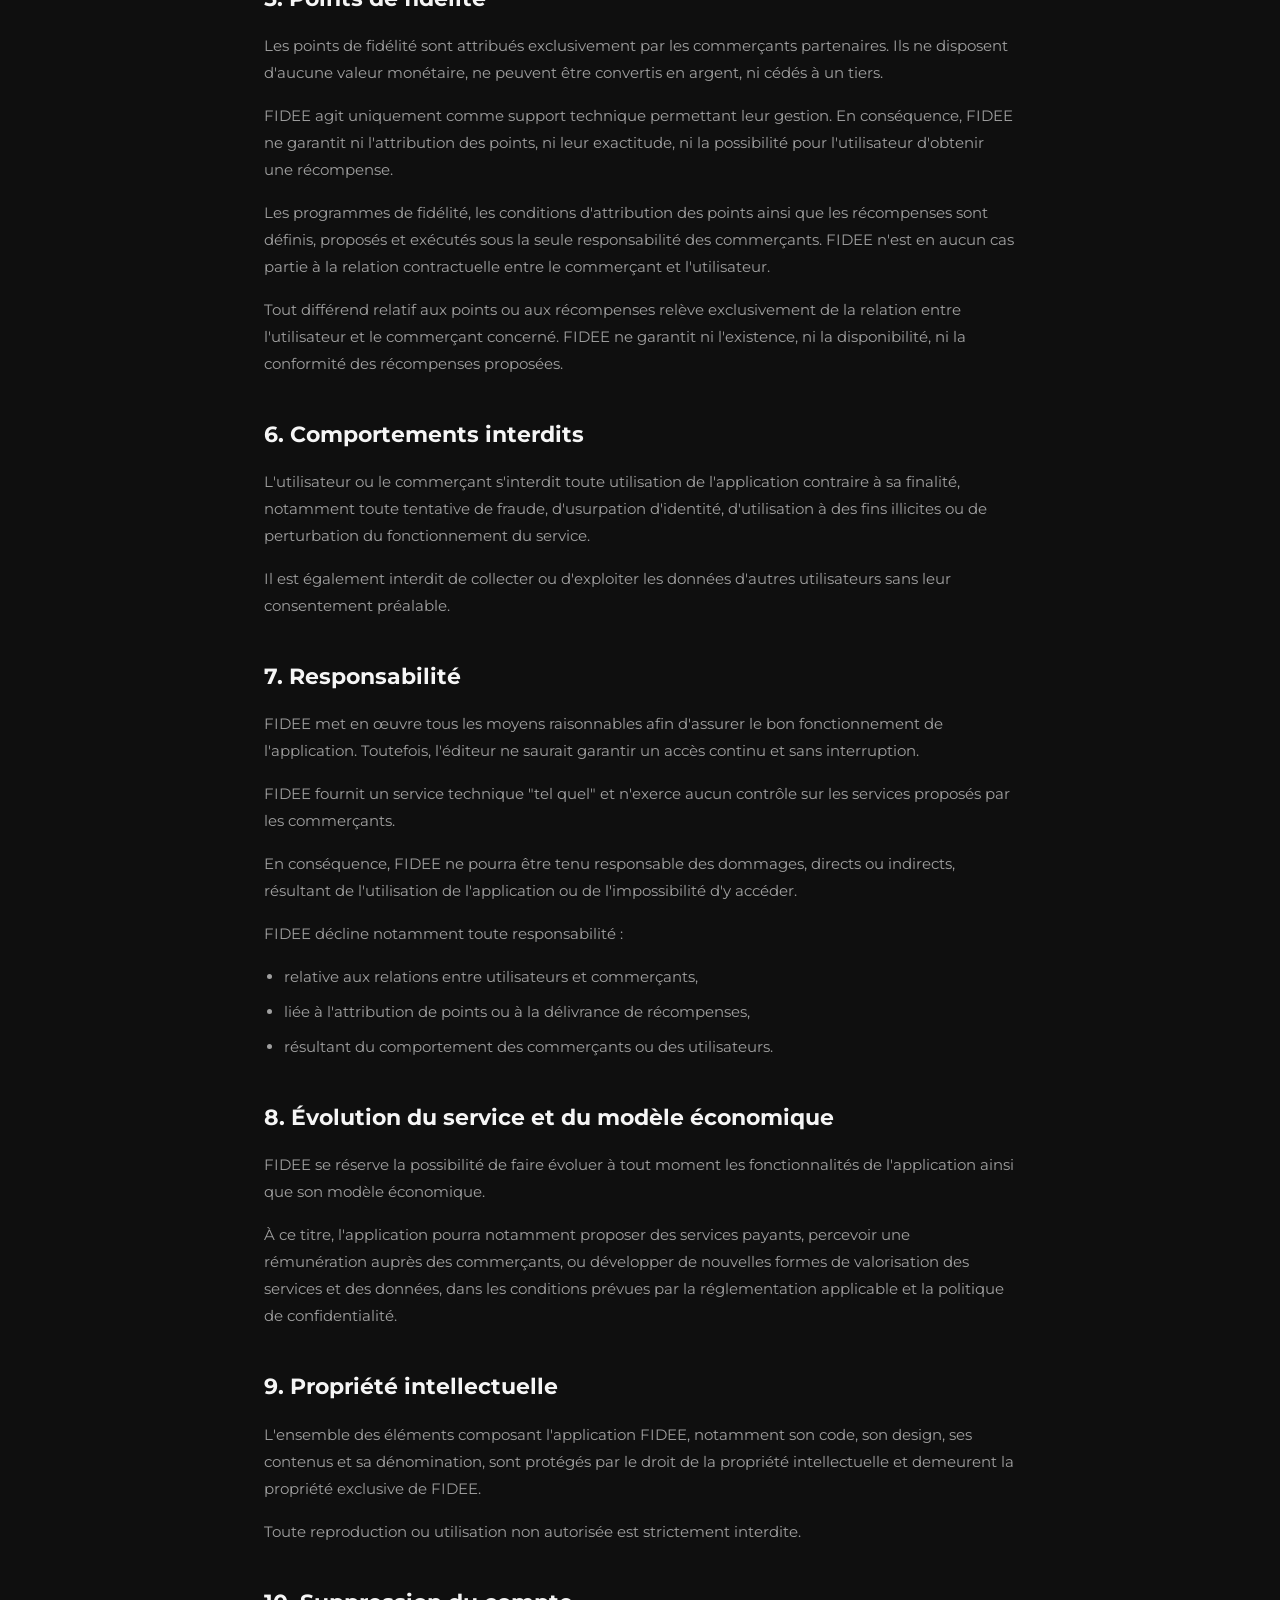
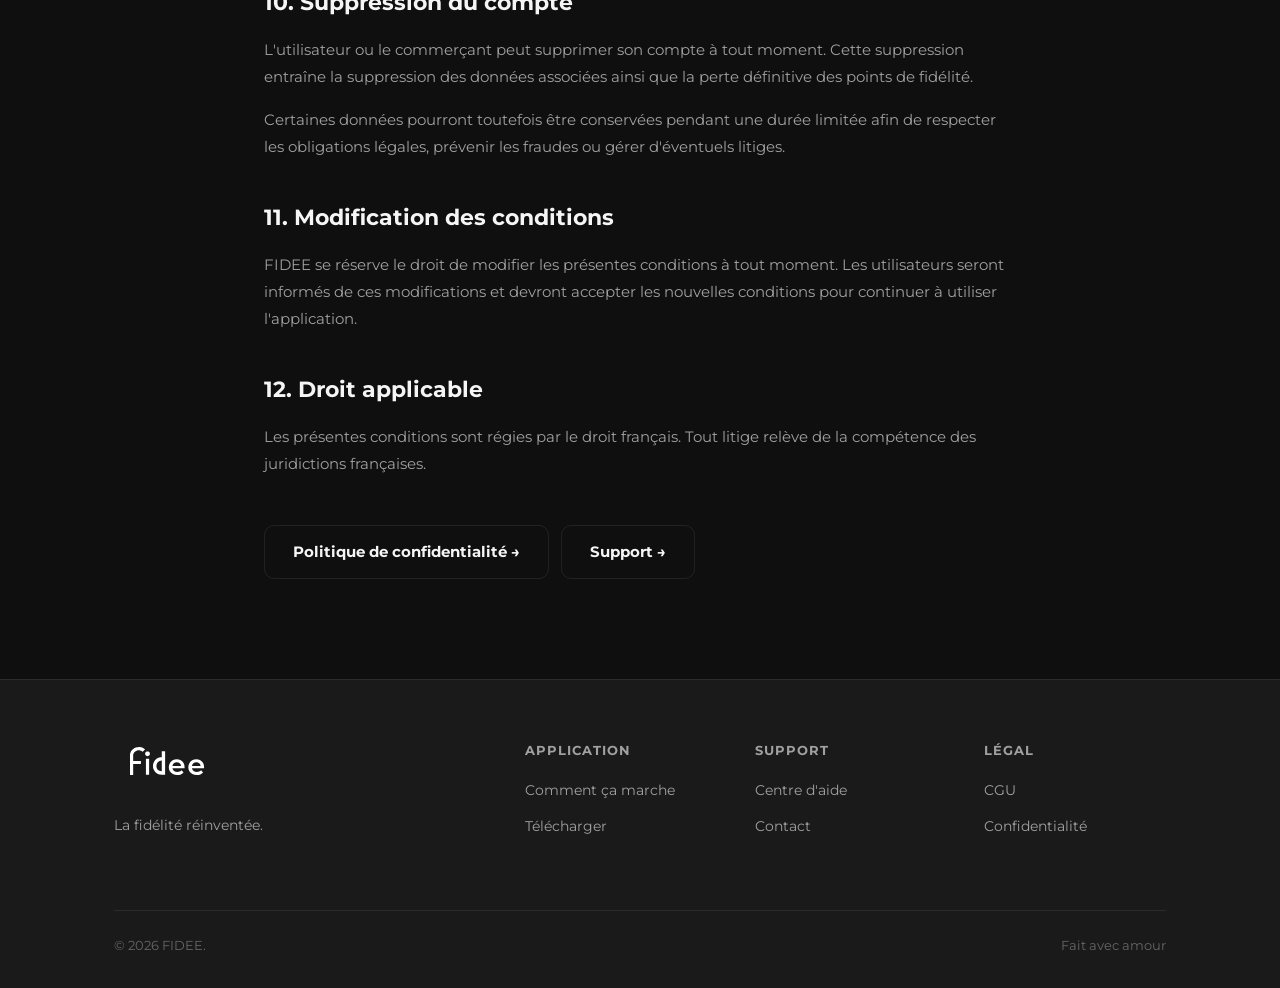
==== commit 44936b99: "cgu" ====
--- a/cgu.html
+++ b/cgu.html
@@ -4,6 +4,7 @@
   <meta charset="UTF-8">
   <meta name="viewport" content="width=device-width, initial-scale=1.0">
   <title>Conditions Générales d'Utilisation — FIDEE</title>
+  <link rel="icon" type="image/png" href="Design%20sans%20titre%20(1).png">
   <link rel="stylesheet" href="style.css">
 </head>
 <body>
@@ -15,84 +16,69 @@
   <div class="container">
     <div class="section-tag" style="margin: 0 auto 20px;"><span data-fr="Légal" data-en="Legal">Légal</span></div>
     <h1 class="section-title" data-fr="Conditions Générales <span>d'Utilisation</span>" data-en="Terms of <span>Service</span>">Conditions Générales <span>d'Utilisation</span></h1>
-    <p class="section-subtitle" data-fr="Dernière mise à jour : janvier 2026" data-en="Last updated: January 2026">Dernière mise à jour : janvier 2026</p>
+    <p class="section-subtitle" data-fr="Dernière mise à jour : mars 2026" data-en="Last updated: March 2026">Dernière mise à jour : mars 2026</p>
   </div>
 </div>
 
 <section style="padding-top: 0;">
   <div class="container" style="max-width: 800px;">
     <div class="prose" id="cgu-fr">
-      <div class="highlight-box">
-        <strong>Résumé :</strong> En utilisant FIDEE, vous acceptez ces conditions. FIDEE est une application de fidélité gratuite. Nous respectons votre vie privée et ne vendons pas vos données.
-      </div>
-
       <h2>1. Présentation de l'application</h2>
-      <p>FIDEE est une application mobile de fidélité client disponible sur iOS et Android. Elle permet aux utilisateurs de cumuler des points dans des commerces partenaires et d'obtenir des récompenses. Elle permet également aux commerçants de gérer leur programme de fidélité.</p>
-      <p>L'application est éditée par FIDEE. Pour toute question, vous pouvez nous contacter à l'adresse : <a href="mailto:contact.fidee.app@gmail.com">contact.fidee.app@gmail.com</a></p>
+      <p>FIDEE est une application mobile de fidélité client accessible sur iOS et Android. Elle permet aux utilisateurs de cumuler des points auprès de commerces partenaires et de bénéficier de récompenses définies par ces derniers. Elle permet également aux commerçants de gérer leur propre programme de fidélité à destination de leurs clients.</p>
+      <p>FIDEE agit exclusivement en qualité de prestataire technique mettant à disposition une interface permettant la gestion de programmes de fidélité. À ce titre, FIDEE n'intervient en aucun cas dans la relation commerciale entre les utilisateurs et les commerçants et n'exerce aucun contrôle sur les offres, récompenses ou conditions proposées par ces derniers.</p>
+      <p>L'application est éditée par FIDEE. Pour toute question, l'utilisateur peut contacter l'éditeur à l'adresse suivante : <a href="mailto:contact.fidee.app@gmail.com">contact.fidee.app@gmail.com</a></p>
 
       <h2>2. Acceptation des conditions</h2>
-      <p>L'utilisation de l'application FIDEE implique l'acceptation pleine et entière des présentes Conditions Générales d'Utilisation (CGU). Si vous n'acceptez pas ces conditions, veuillez ne pas utiliser l'application.</p>
+      <p>L'utilisation de l'application implique l'acceptation pleine et entière des présentes Conditions Générales d'Utilisation par tout utilisateur ou commerçant.</p>
+      <p>En l'absence d'acceptation des présentes conditions, l'accès aux services proposés par FIDEE ne pourra être accordé.</p>
 
-      <h2>3. Création de compte</h2>
-      <p>Pour utiliser FIDEE, vous devez créer un compte en fournissant une adresse email valide et un mot de passe. Vous pouvez également vous connecter via Google.</p>
-      <p>Vous vous engagez à :</p>
+      <h2>3. Création de compte et accès aux services</h2>
+      <p>L'utilisation de FIDEE nécessite la création d'un compte personnel. À ce titre, l'utilisateur ou le commerçant s'engage à fournir des informations exactes, complètes et à jour.</p>
+      <p>Il lui appartient de garantir la confidentialité de ses identifiants de connexion et de signaler sans délai toute utilisation frauduleuse de son compte.</p>
+      <p>L'utilisateur déclare être âgé d'au moins seize (16) ans. Dans le cas contraire, il reconnaît utiliser l'application sous la responsabilité de son représentant légal.</p>
+
+      <h2>4. Fonctionnement des services</h2>
+      <p>En qualité d'utilisateur, la personne inscrite peut consulter les commerces partenaires, cumuler des points de fidélité en présentant son QR code lors de ses achats et accéder aux récompenses proposées par les commerçants.</p>
+      <p>En qualité de commerçant, la personne inscrite peut créer et administrer un programme de fidélité, définir les modalités d'attribution des points, ainsi que gérer les interactions avec les utilisateurs, notamment en attribuant, modifiant ou supprimant des points.</p>
+
+      <h2>5. Points de fidélité</h2>
+      <p>Les points de fidélité sont attribués exclusivement par les commerçants partenaires. Ils ne disposent d'aucune valeur monétaire, ne peuvent être convertis en argent, ni cédés à un tiers.</p>
+      <p>FIDEE agit uniquement comme support technique permettant leur gestion. En conséquence, FIDEE ne garantit ni l'attribution des points, ni leur exactitude, ni la possibilité pour l'utilisateur d'obtenir une récompense.</p>
+      <p>Les programmes de fidélité, les conditions d'attribution des points ainsi que les récompenses sont définis, proposés et exécutés sous la seule responsabilité des commerçants. FIDEE n'est en aucun cas partie à la relation contractuelle entre le commerçant et l'utilisateur.</p>
+      <p>Tout différend relatif aux points ou aux récompenses relève exclusivement de la relation entre l'utilisateur et le commerçant concerné. FIDEE ne garantit ni l'existence, ni la disponibilité, ni la conformité des récompenses proposées.</p>
+
+      <h2>6. Comportements interdits</h2>
+      <p>L'utilisateur ou le commerçant s'interdit toute utilisation de l'application contraire à sa finalité, notamment toute tentative de fraude, d'usurpation d'identité, d'utilisation à des fins illicites ou de perturbation du fonctionnement du service.</p>
+      <p>Il est également interdit de collecter ou d'exploiter les données d'autres utilisateurs sans leur consentement préalable.</p>
+
+      <h2>7. Responsabilité</h2>
+      <p>FIDEE met en œuvre tous les moyens raisonnables afin d'assurer le bon fonctionnement de l'application. Toutefois, l'éditeur ne saurait garantir un accès continu et sans interruption.</p>
+      <p>FIDEE fournit un service technique "tel quel" et n'exerce aucun contrôle sur les services proposés par les commerçants.</p>
+      <p>En conséquence, FIDEE ne pourra être tenu responsable des dommages, directs ou indirects, résultant de l'utilisation de l'application ou de l'impossibilité d'y accéder.</p>
+      <p>FIDEE décline notamment toute responsabilité :</p>
       <ul>
-        <li>Fournir des informations exactes et à jour</li>
-        <li>Maintenir la confidentialité de votre mot de passe</li>
-        <li>Informer FIDEE immédiatement en cas d'utilisation non autorisée de votre compte</li>
-        <li>Ne pas créer plusieurs comptes pour un même utilisateur</li>
+        <li>relative aux relations entre utilisateurs et commerçants,</li>
+        <li>liée à l'attribution de points ou à la délivrance de récompenses,</li>
+        <li>résultant du comportement des commerçants ou des utilisateurs.</li>
       </ul>
 
-      <h2>4. Utilisation de l'application</h2>
-      <h3>4.1 Utilisation client</h3>
-      <p>En tant que client, vous pouvez :</p>
-      <ul>
-        <li>Consulter les commerces partenaires FIDEE</li>
-        <li>Cumuler des points en présentant votre QR code aux commerçants</li>
-        <li>Échanger vos points contre des récompenses définies par les commerçants</li>
-      </ul>
+      <h2>8. Évolution du service et du modèle économique</h2>
+      <p>FIDEE se réserve la possibilité de faire évoluer à tout moment les fonctionnalités de l'application ainsi que son modèle économique.</p>
+      <p>À ce titre, l'application pourra notamment proposer des services payants, percevoir une rémunération auprès des commerçants, ou développer de nouvelles formes de valorisation des services et des données, dans les conditions prévues par la réglementation applicable et la politique de confidentialité.</p>
 
-      <h3>4.2 Utilisation commerçant</h3>
-      <p>En tant que commerçant, vous pouvez :</p>
-      <ul>
-        <li>Créer et gérer votre fiche commerce</li>
-        <li>Définir des paliers de récompenses</li>
-        <li>Créditer et valider des points pour vos clients</li>
-        <li>Gérer une équipe de collaborateurs</li>
-      </ul>
+      <h2>9. Propriété intellectuelle</h2>
+      <p>L'ensemble des éléments composant l'application FIDEE, notamment son code, son design, ses contenus et sa dénomination, sont protégés par le droit de la propriété intellectuelle et demeurent la propriété exclusive de FIDEE.</p>
+      <p>Toute reproduction ou utilisation non autorisée est strictement interdite.</p>
 
-      <h2>5. Points de fidélité</h2>
-      <p>Les points de fidélité sont crédités par les commerçants et n'ont aucune valeur monétaire. Ils ne peuvent pas être échangés contre de l'argent, transférés entre utilisateurs ou utilisés en dehors de FIDEE.</p>
-      <p>Les points sont débités uniquement lorsqu'un commerçant valide le QR code de récompense du client. FIDEE ne peut être tenu responsable en cas de litige entre un client et un commerçant concernant les points.</p>
+      <h2>10. Suppression du compte</h2>
+      <p>L'utilisateur ou le commerçant peut supprimer son compte à tout moment. Cette suppression entraîne la suppression des données associées ainsi que la perte définitive des points de fidélité.</p>
+      <p>Certaines données pourront toutefois être conservées pendant une durée limitée afin de respecter les obligations légales, prévenir les fraudes ou gérer d'éventuels litiges.</p>
 
-      <h2>6. Comportement interdit</h2>
-      <p>Il est strictement interdit de :</p>
-      <ul>
-        <li>Tenter de frauder le système de points</li>
-        <li>Usurper l'identité d'un autre utilisateur</li>
-        <li>Utiliser l'application à des fins illégales</li>
-        <li>Perturber le fonctionnement de l'application</li>
-        <li>Collecter des données d'autres utilisateurs sans leur consentement</li>
-      </ul>
+      <h2>11. Modification des conditions</h2>
+      <p>FIDEE se réserve le droit de modifier les présentes conditions à tout moment. Les utilisateurs seront informés de ces modifications et devront accepter les nouvelles conditions pour continuer à utiliser l'application.</p>
 
-      <h2>7. Responsabilité</h2>
-      <p>FIDEE s'efforce d'assurer la disponibilité et la fiabilité de l'application, mais ne peut garantir un fonctionnement ininterrompu. FIDEE ne peut être tenu responsable des dommages directs ou indirects résultant de l'utilisation ou de l'impossibilité d'utiliser l'application.</p>
-      <p>Les récompenses sont définies et gérées par les commerçants. FIDEE n'est pas responsable de la non-délivrance d'une récompense par un commerçant.</p>
-
-      <h2>8. Propriété intellectuelle</h2>
-      <p>L'application FIDEE, son code source, son design et ses contenus sont la propriété exclusive de FIDEE. Toute reproduction, modification ou distribution sans autorisation est interdite.</p>
-
-      <h2>9. Suppression de compte</h2>
-      <p>Vous pouvez supprimer votre compte à tout moment depuis les paramètres de l'application. La suppression de votre compte entraîne la perte définitive de vos points et données.</p>
-
-      <h2>10. Modification des CGU</h2>
-      <p>FIDEE se réserve le droit de modifier les présentes CGU à tout moment. Les utilisateurs seront informés des modifications importantes. La poursuite de l'utilisation de l'application après modification vaut acceptation des nouvelles conditions.</p>
-
-      <h2>11. Droit applicable</h2>
-      <p>Les présentes CGU sont soumises au droit français. En cas de litige, les tribunaux français seront seuls compétents.</p>
-
-      <h2>12. Contact</h2>
-      <p>Pour toute question relative aux présentes CGU : <a href="mailto:contact.fidee.app@gmail.com">contact.fidee.app@gmail.com</a></p>
+      <h2>12. Droit applicable</h2>
+      <p>Les présentes conditions sont régies par le droit français. Tout litige relève de la compétence des juridictions françaises.</p>
     </div>
 
     <div class="prose" id="cgu-en" style="display:none;">
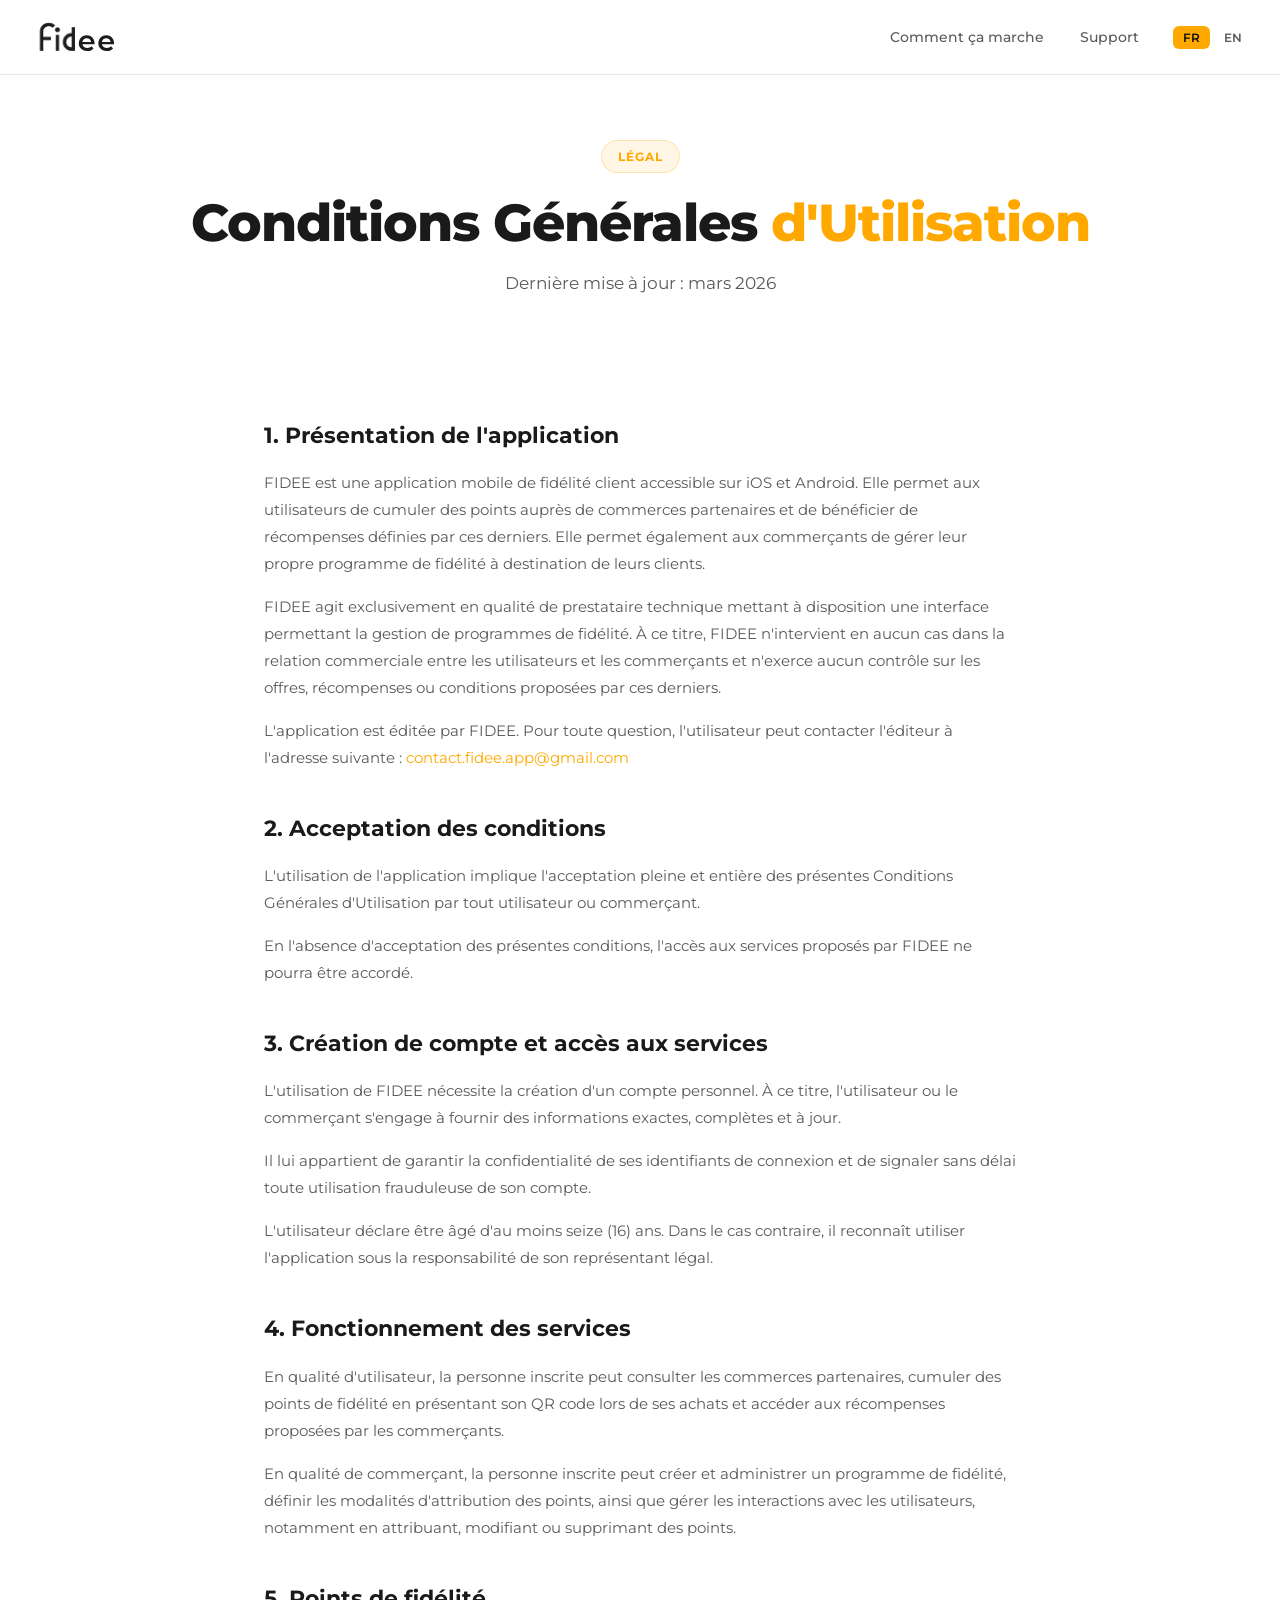
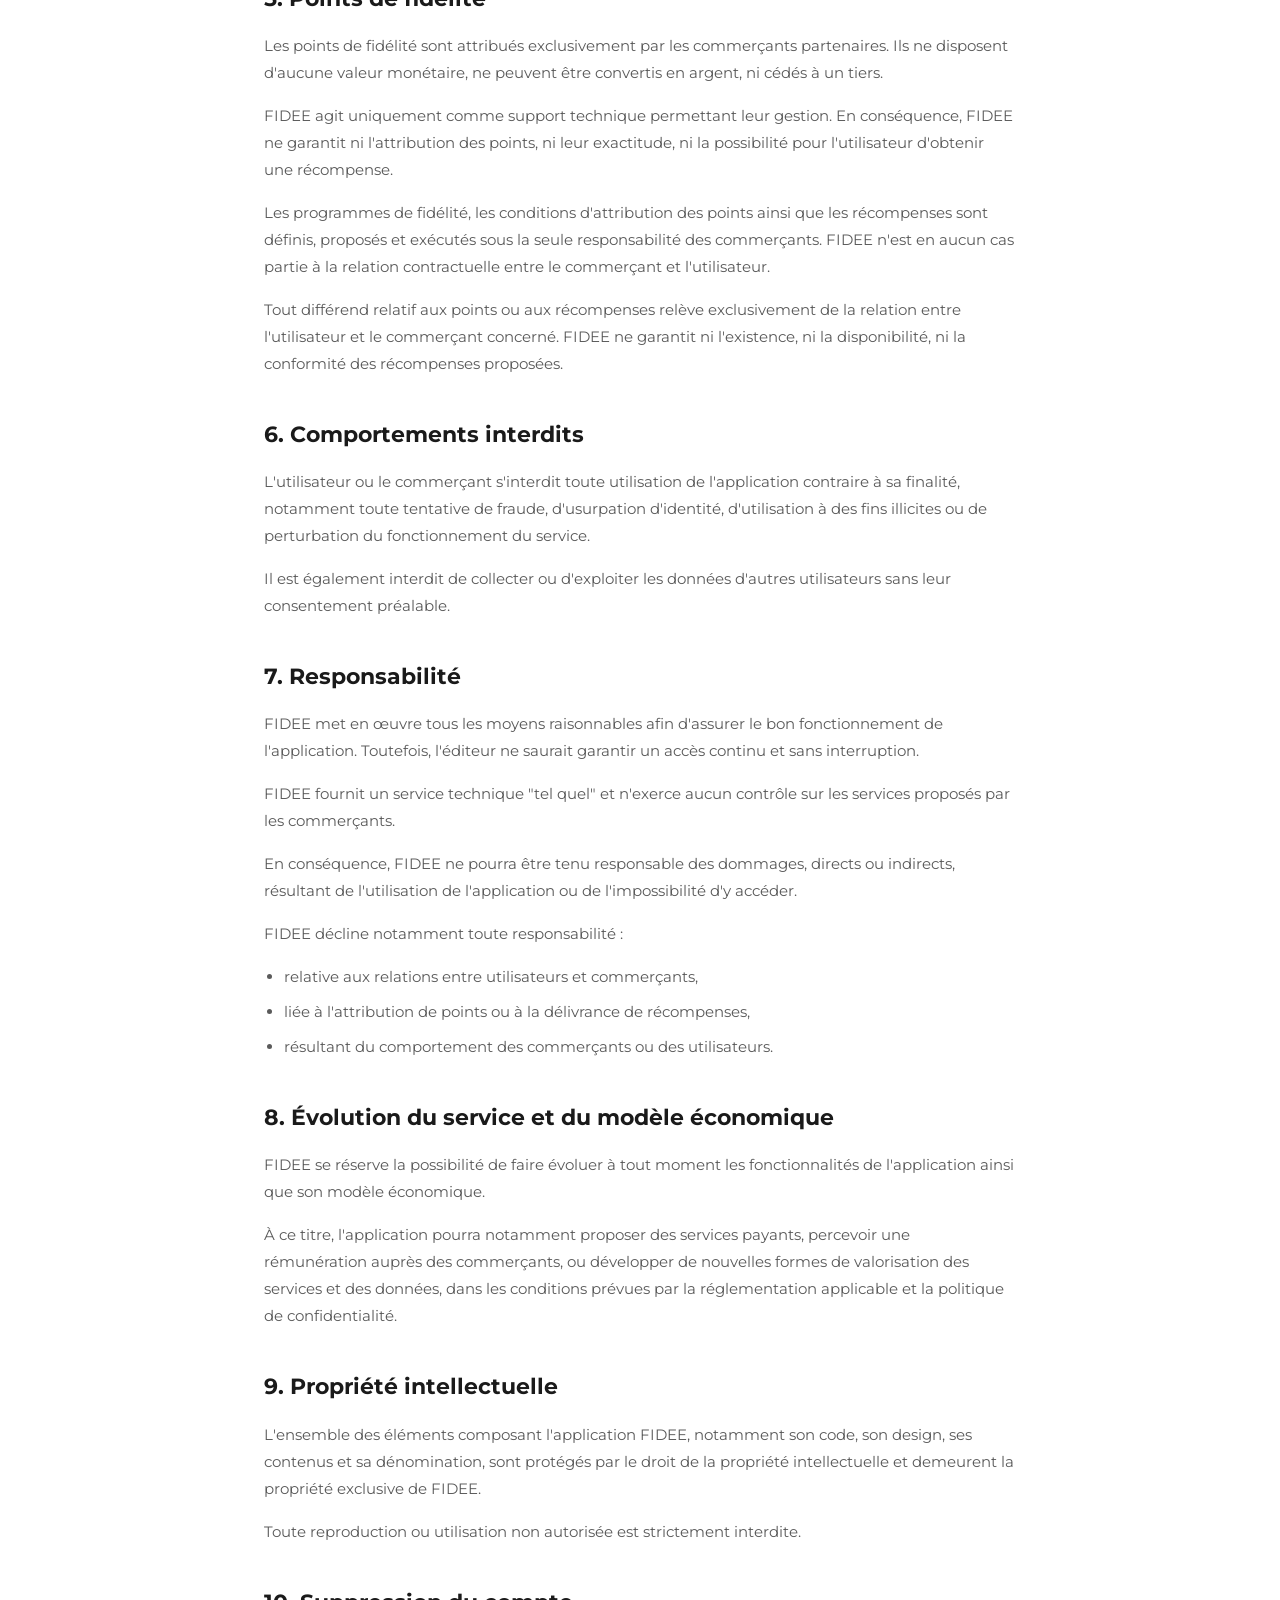
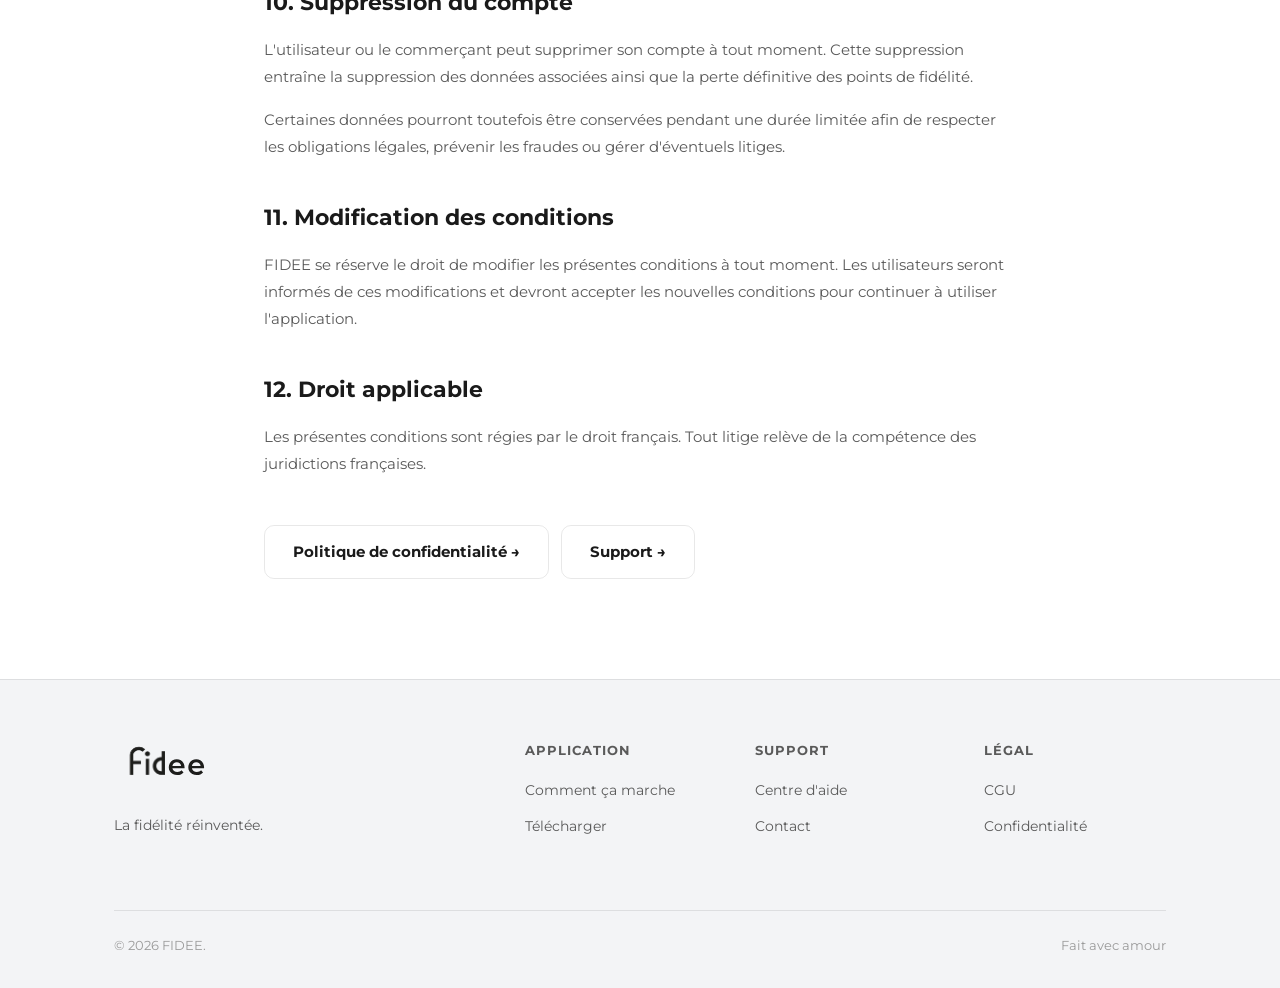
==== commit 9b15e8ab: "cgu" ====
--- a/cgu.html
+++ b/cgu.html
@@ -82,76 +82,62 @@
     </div>
 
     <div class="prose" id="cgu-en" style="display:none;">
-      <div class="highlight-box">
-        <strong>Summary:</strong> By using FIDEE, you accept these terms. FIDEE is a free loyalty application. We respect your privacy and do not sell your data.
-      </div>
-
       <h2>1. Application Overview</h2>
-      <p>FIDEE is a mobile loyalty application available on iOS and Android. It allows users to earn points at partner stores and get rewards. It also allows merchants to manage their loyalty program.</p>
-      <p>For any questions, you can contact us at: <a href="mailto:contact.fidee.app@gmail.com">contact.fidee.app@gmail.com</a></p>
+      <p>FIDEE is a mobile loyalty application available on iOS and Android. It allows users to earn points at partner stores and benefit from rewards defined by those merchants. It also allows merchants to manage their own loyalty programme for their customers.</p>
+      <p>FIDEE acts exclusively as a technical service provider offering an interface for managing loyalty programmes. As such, FIDEE does not intervene in the commercial relationship between users and merchants and exercises no control over the offers, rewards or conditions proposed by merchants.</p>
+      <p>The application is published by FIDEE. For any questions, users may contact the publisher at: <a href="mailto:contact.fidee.app@gmail.com">contact.fidee.app@gmail.com</a></p>
 
       <h2>2. Acceptance of Terms</h2>
-      <p>Using the FIDEE application implies full and complete acceptance of these Terms of Service. If you do not accept these terms, please do not use the application.</p>
+      <p>Use of the application implies full and complete acceptance of these Terms of Service by any user or merchant.</p>
+      <p>In the absence of acceptance of these terms, access to the services offered by FIDEE cannot be granted.</p>
 
-      <h2>3. Account Creation</h2>
-      <p>To use FIDEE, you must create an account by providing a valid email address and password. You can also sign in via Google.</p>
-      <p>You agree to:</p>
+      <h2>3. Account Creation and Access to Services</h2>
+      <p>Use of FIDEE requires the creation of a personal account. In doing so, the user or merchant agrees to provide accurate, complete and up-to-date information.</p>
+      <p>It is their responsibility to ensure the confidentiality of their login credentials and to report without delay any fraudulent use of their account.</p>
+      <p>The user declares they are at least sixteen (16) years old. Otherwise, they acknowledge using the application under the responsibility of their legal guardian.</p>
+
+      <h2>4. How the Services Work</h2>
+      <p>As a user, the registered person may browse partner stores, earn loyalty points by showing their QR code at checkout, and access rewards offered by merchants.</p>
+      <p>As a merchant, the registered person may create and manage a loyalty programme, define the conditions for awarding points, and manage interactions with users, including crediting, modifying or deleting points.</p>
+
+      <h2>5. Loyalty Points</h2>
+      <p>Loyalty points are awarded exclusively by partner merchants. They have no monetary value, cannot be converted into money, and cannot be transferred to a third party.</p>
+      <p>FIDEE acts solely as the technical platform enabling their management. Consequently, FIDEE does not guarantee the award of points, their accuracy, or the user's ability to obtain a reward.</p>
+      <p>Loyalty programmes, the conditions for awarding points and the rewards are defined, offered and fulfilled under the sole responsibility of the merchants. FIDEE is in no way a party to the contractual relationship between the merchant and the user.</p>
+      <p>Any dispute relating to points or rewards falls exclusively within the relationship between the user and the merchant concerned. FIDEE does not guarantee the existence, availability or compliance of the rewards offered.</p>
+
+      <h2>6. Prohibited Conduct</h2>
+      <p>Users and merchants are prohibited from using the application in any way contrary to its purpose, including any attempt at fraud, identity theft, use for unlawful purposes or disruption of the service.</p>
+      <p>It is also prohibited to collect or exploit the data of other users without their prior consent.</p>
+
+      <h2>7. Liability</h2>
+      <p>FIDEE employs all reasonable means to ensure the proper functioning of the application. However, the publisher cannot guarantee continuous, uninterrupted access.</p>
+      <p>FIDEE provides a technical service "as is" and exercises no control over the services offered by merchants.</p>
+      <p>Consequently, FIDEE cannot be held liable for direct or indirect damages resulting from use of the application or inability to access it.</p>
+      <p>FIDEE specifically disclaims any liability:</p>
       <ul>
-        <li>Provide accurate and up-to-date information</li>
-        <li>Maintain the confidentiality of your password</li>
-        <li>Notify FIDEE immediately of any unauthorized use of your account</li>
-        <li>Not create multiple accounts for the same user</li>
+        <li>relating to the relationship between users and merchants,</li>
+        <li>linked to the award of points or the delivery of rewards,</li>
+        <li>resulting from the conduct of merchants or users.</li>
       </ul>
 
-      <h2>4. Use of the Application</h2>
-      <h3>4.1 Customer Use</h3>
-      <p>As a customer, you can:</p>
-      <ul>
-        <li>Browse FIDEE partner stores</li>
-        <li>Earn points by showing your QR code to merchants</li>
-        <li>Redeem your points for rewards defined by merchants</li>
-      </ul>
+      <h2>8. Service and Business Model Evolution</h2>
+      <p>FIDEE reserves the right to modify the application's features and its business model at any time.</p>
+      <p>In particular, the application may offer paid services, charge fees to merchants, or develop new forms of monetisation of services and data, in accordance with applicable regulations and the privacy policy.</p>
 
-      <h3>4.2 Merchant Use</h3>
-      <p>As a merchant, you can:</p>
-      <ul>
-        <li>Create and manage your store listing</li>
-        <li>Define reward tiers</li>
-        <li>Credit and validate points for your customers</li>
-        <li>Manage a team of collaborators</li>
-      </ul>
+      <h2>9. Intellectual Property</h2>
+      <p>All elements comprising the FIDEE application, including its code, design, content and name, are protected by intellectual property law and remain the exclusive property of FIDEE.</p>
+      <p>Any unauthorised reproduction or use is strictly prohibited.</p>
 
-      <h2>5. Loyalty Points</h2>
-      <p>Loyalty points are credited by merchants and have no monetary value. They cannot be exchanged for money, transferred between users, or used outside of FIDEE.</p>
-      <p>Points are only deducted when a merchant validates the customer's reward QR code.</p>
+      <h2>10. Account Deletion</h2>
+      <p>Users and merchants may delete their account at any time. Deletion results in the removal of associated data and the permanent loss of loyalty points.</p>
+      <p>Certain data may however be retained for a limited period in order to comply with legal obligations, prevent fraud or handle potential disputes.</p>
 
-      <h2>6. Prohibited Conduct</h2>
-      <p>It is strictly prohibited to:</p>
-      <ul>
-        <li>Attempt to defraud the points system</li>
-        <li>Impersonate another user</li>
-        <li>Use the application for illegal purposes</li>
-        <li>Disrupt the operation of the application</li>
-        <li>Collect data from other users without their consent</li>
-      </ul>
+      <h2>11. Amendments</h2>
+      <p>FIDEE reserves the right to modify these terms at any time. Users will be informed of any changes and must accept the new terms to continue using the application.</p>
 
-      <h2>7. Liability</h2>
-      <p>FIDEE strives to ensure the availability and reliability of the application but cannot guarantee uninterrupted operation. FIDEE cannot be held liable for direct or indirect damages resulting from use or inability to use the application.</p>
-
-      <h2>8. Intellectual Property</h2>
-      <p>The FIDEE application, its source code, design and content are the exclusive property of FIDEE. Any reproduction, modification or distribution without authorization is prohibited.</p>
-
-      <h2>9. Account Deletion</h2>
-      <p>You can delete your account at any time from the application settings. Deleting your account results in permanent loss of your points and data.</p>
-
-      <h2>10. Amendments</h2>
-      <p>FIDEE reserves the right to modify these Terms at any time. Users will be informed of significant changes. Continued use of the application after modification constitutes acceptance of the new terms.</p>
-
-      <h2>11. Governing Law</h2>
-      <p>These Terms are governed by French law. In case of dispute, French courts shall have exclusive jurisdiction.</p>
-
-      <h2>12. Contact</h2>
-      <p>For any questions regarding these Terms: <a href="mailto:contact.fidee.app@gmail.com">contact.fidee.app@gmail.com</a></p>
+      <h2>12. Governing Law</h2>
+      <p>These terms are governed by French law. Any dispute falls under the jurisdiction of the French courts.</p>
     </div>
 
     <div style="margin-top: 48px; display: flex; gap: 12px; flex-wrap: wrap;">
--- a/style.css
+++ b/style.css
@@ -5,30 +5,29 @@
   --primary-dark: #E09600;
   --primary-light: #FFF3D6;
   --dark: #0F0F0F;
-  --dark-2: #1A1A1A;
-  --dark-3: #242424;
-  --card: #1E1E1E;
-  --text: #F5F5F5;
-  --text-secondary: #A0A0A0;
-  --text-muted: #666;
-  --border: rgba(255,255,255,0.08);
+  --dark-2: #F3F4F6;
+  --dark-3: #E9EAED;
+  --card: #FFFFFF;
+  --text: #1A1A1A;
+  --text-secondary: #5A5A5A;
+  --text-muted: #9A9A9A;
+  --border: rgba(0,0,0,0.09);
   --radius: 16px;
   --radius-sm: 10px;
   --radius-xl: 24px;
-  --shadow: 0 20px 60px rgba(0,0,0,0.4);
-  --shadow-orange: 0 8px 32px rgba(255,168,0,0.25);
+  --shadow: 0 20px 60px rgba(0,0,0,0.1);
+  --shadow-orange: 0 8px 32px rgba(255,168,0,0.2);
 }
 
 * { margin: 0; padding: 0; box-sizing: border-box; }
 
-html { scroll-behavior: smooth; }
+html { scroll-behavior: smooth; overflow-x: hidden; }
 
 body {
   font-family: 'Montserrat', sans-serif;
-  background: var(--dark);
+  background: #FFFFFF;
   color: var(--text);
   line-height: 1.6;
-  overflow-x: hidden;
 }
 
 /* NAV */
@@ -40,7 +39,7 @@
   display: flex;
   align-items: center;
   justify-content: space-between;
-  background: rgba(15,15,15,0.85);
+  background: rgba(255,255,255,0.88);
   backdrop-filter: blur(20px);
   border-bottom: 1px solid var(--border);
   transition: all 0.3s;
@@ -84,7 +83,7 @@
 
 .nav-cta {
   background: var(--primary) !important;
-  color: var(--dark) !important;
+  color: #111111 !important;
   font-weight: 700 !important;
   padding: 10px 20px !important;
   border-radius: var(--radius-sm) !important;
@@ -116,7 +115,7 @@
 
 .lang-btn.active {
   background: var(--primary);
-  color: var(--dark);
+  color: #111111;
 }
 
 .hamburger {
@@ -125,6 +124,10 @@
   gap: 5px;
   cursor: pointer;
   padding: 8px;
+  background: none;
+  border: none;
+  touch-action: manipulation;
+  -webkit-tap-highlight-color: transparent;
 }
 
 .hamburger span {
@@ -199,7 +202,7 @@
 
 .btn-primary {
   background: var(--primary);
-  color: var(--dark);
+  color: #111111;
   box-shadow: var(--shadow-orange);
 }
 
@@ -267,6 +270,7 @@
 footer {
   background: var(--dark-2);
   border-top: 1px solid var(--border);
+  border-bottom: none;
   padding: 60px 0 32px;
 }
 
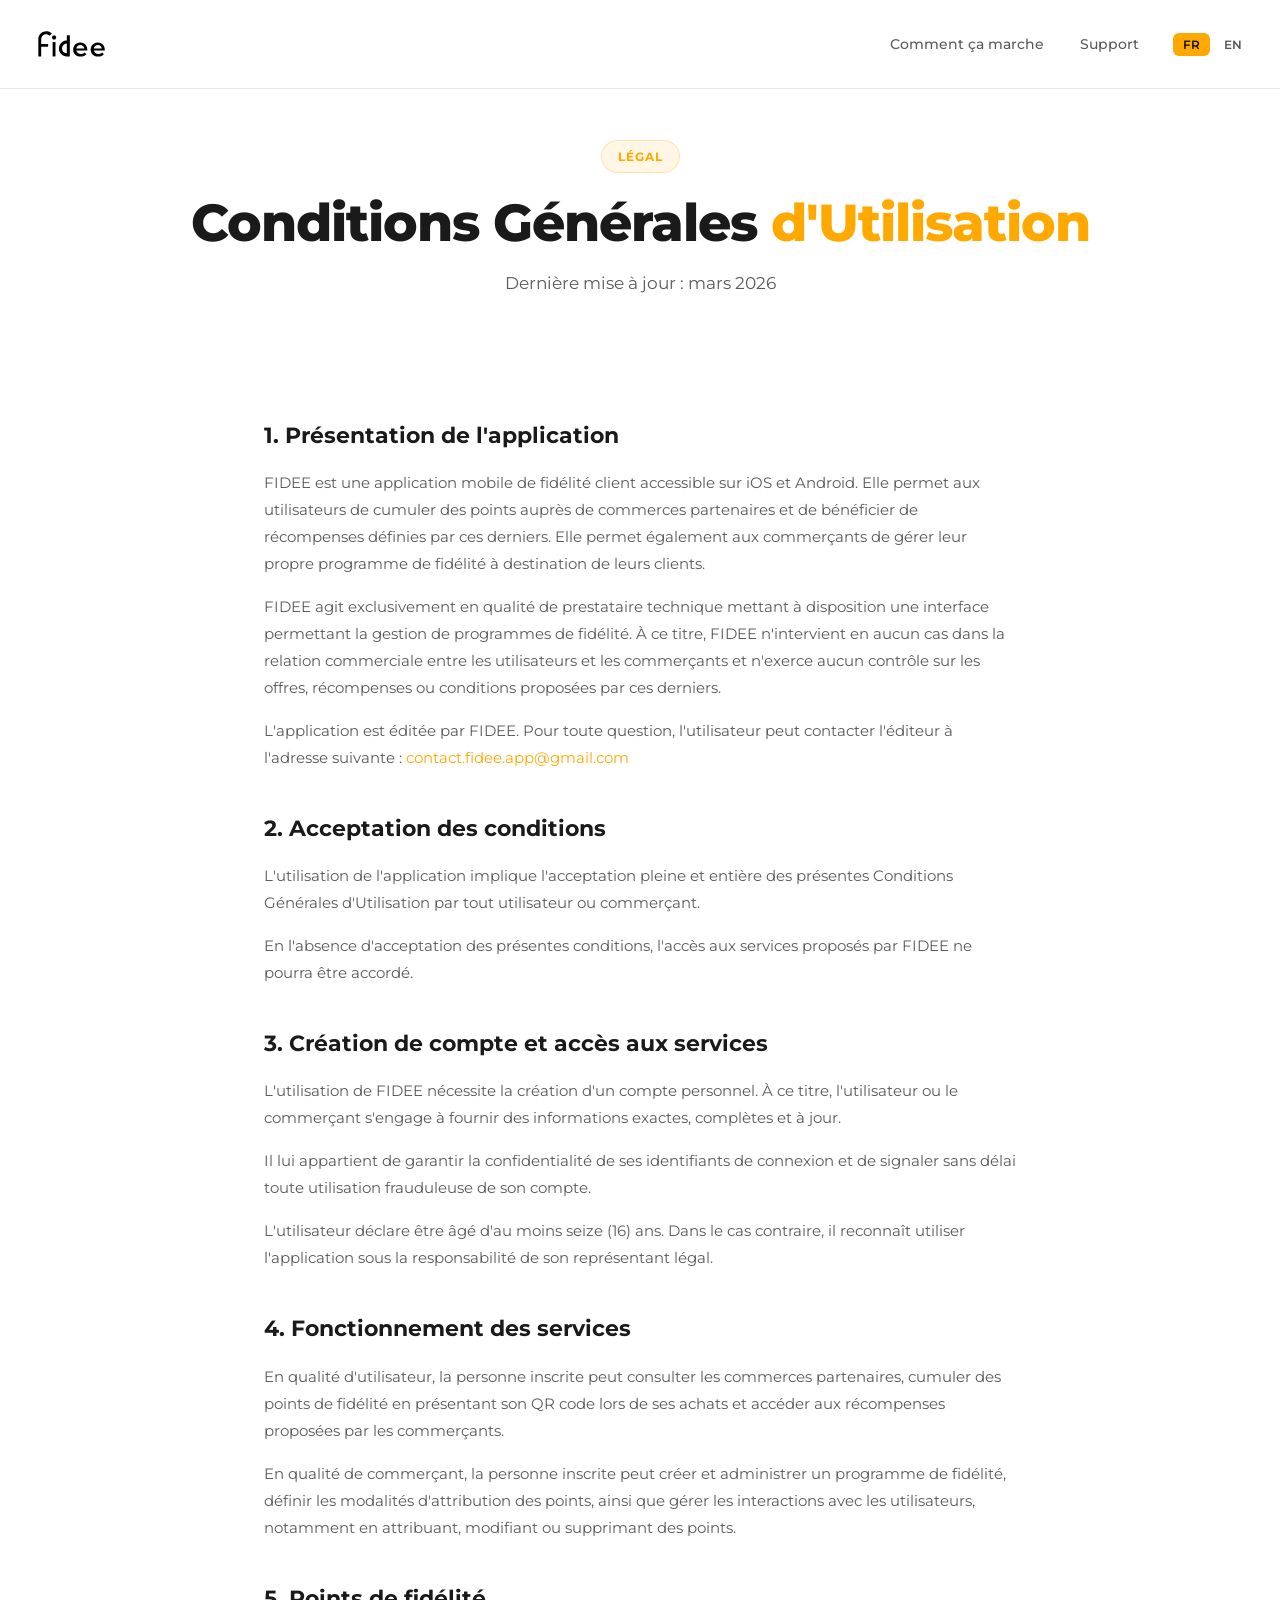
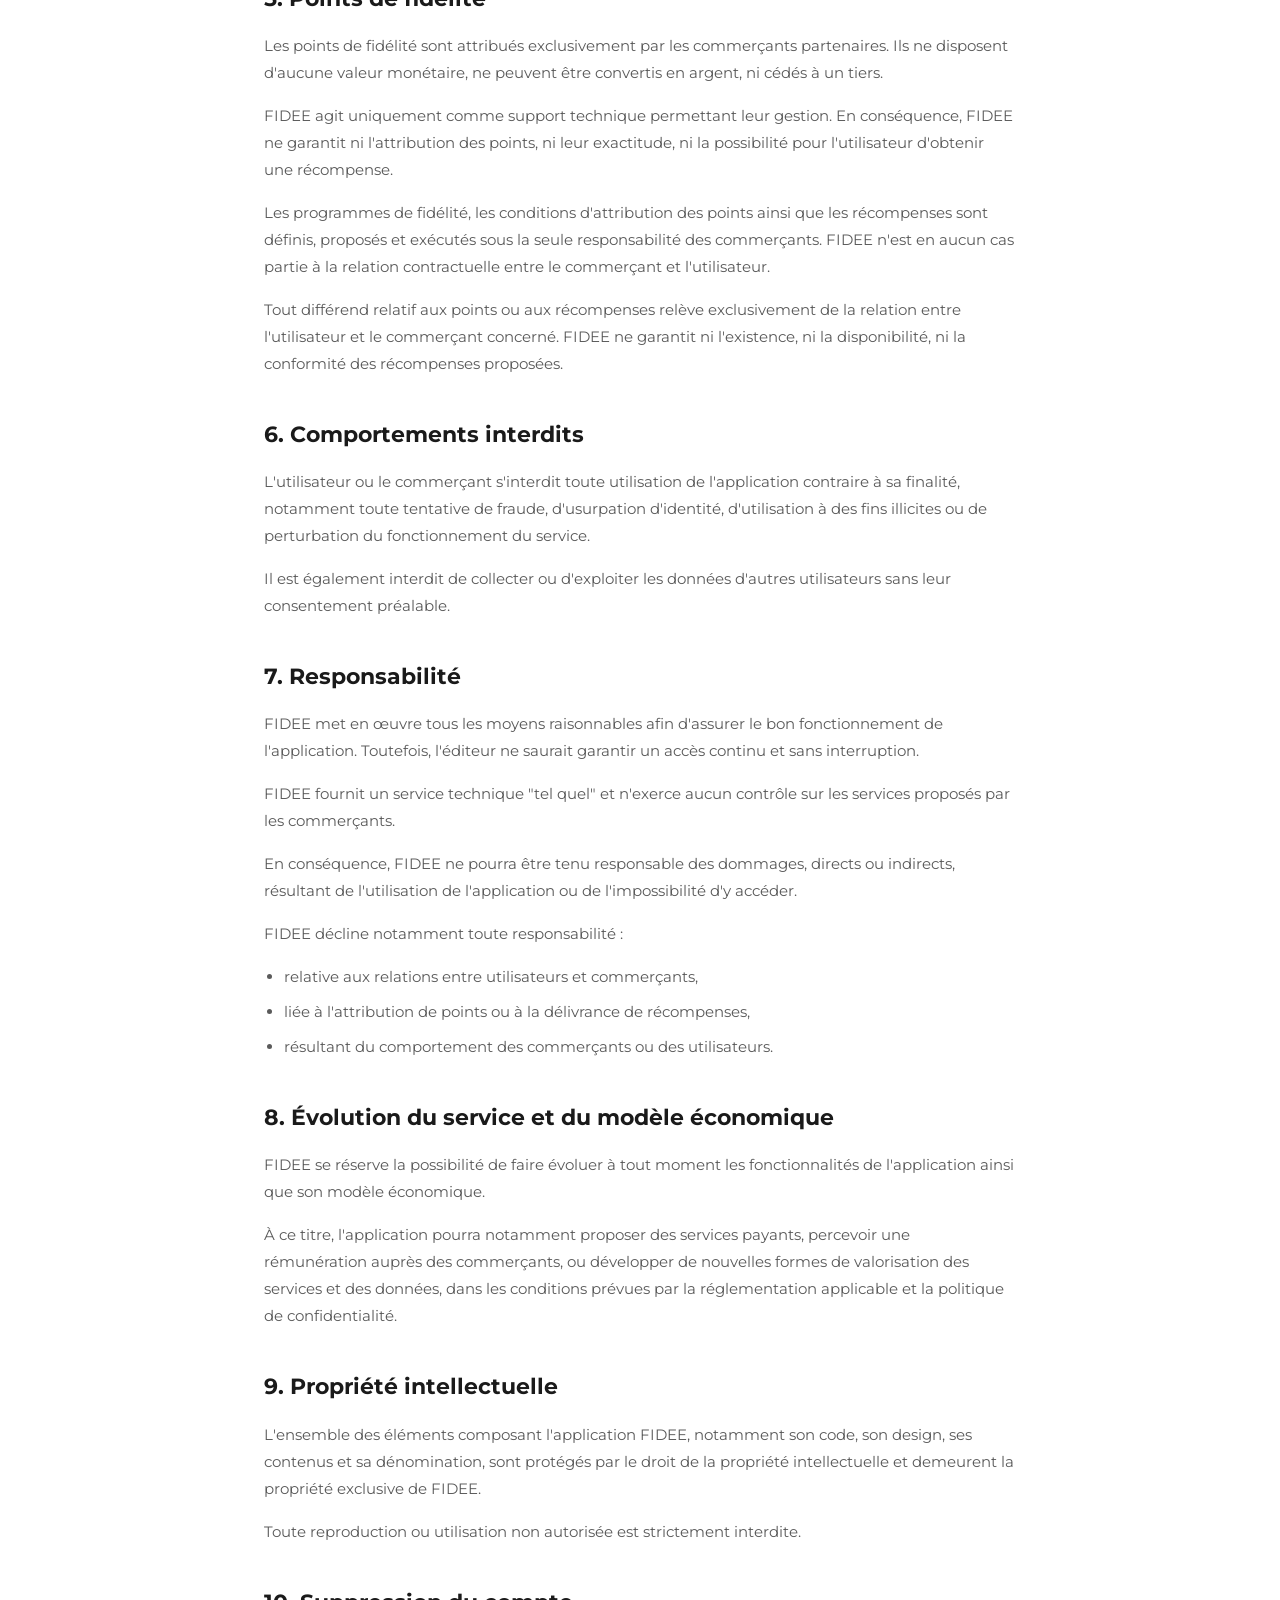
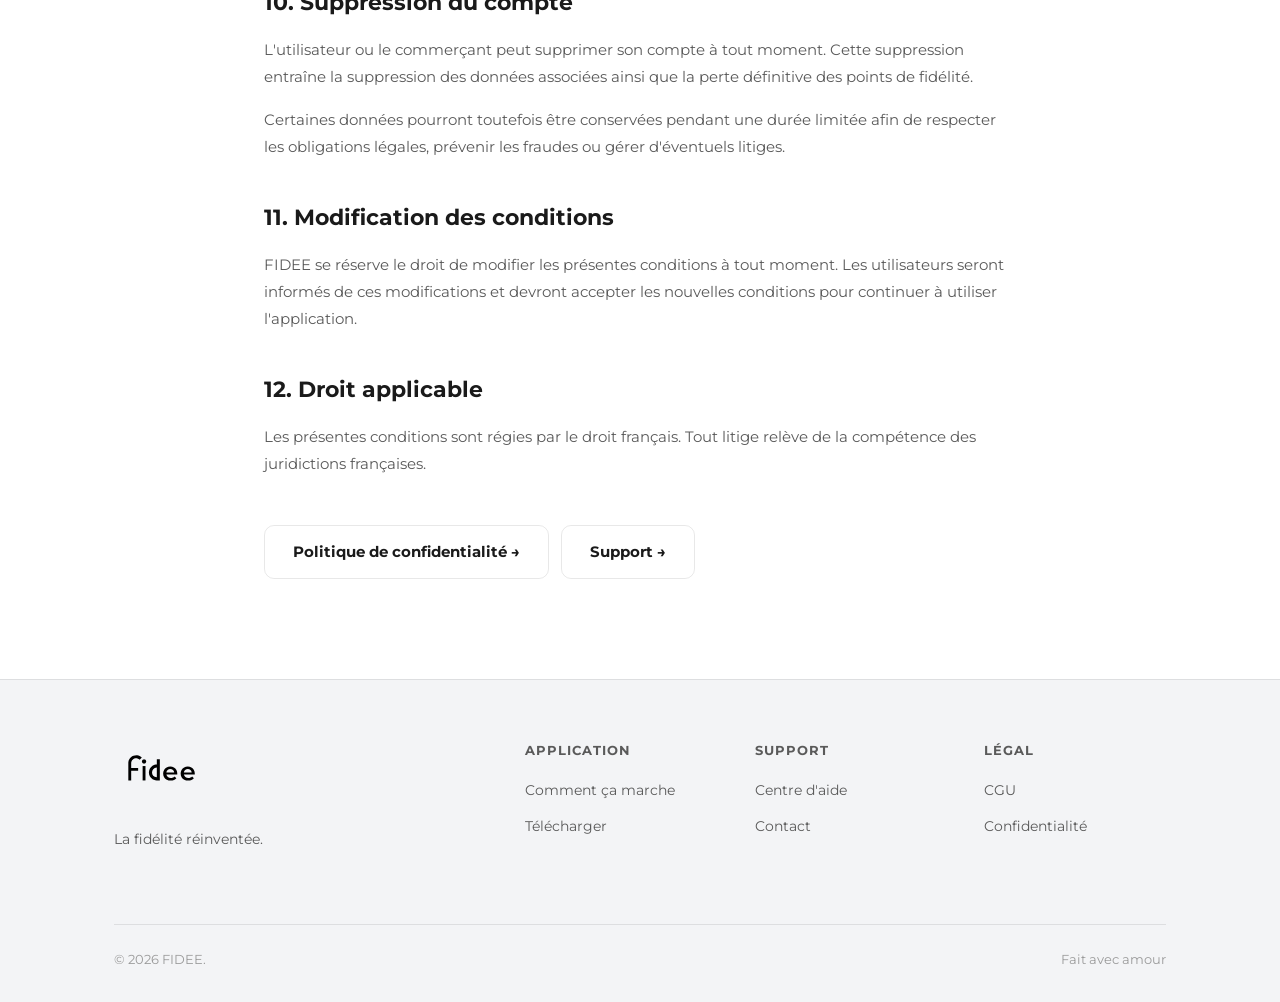
==== commit a2945c86: "icone" ====
--- a/cgu.html
+++ b/cgu.html
@@ -4,7 +4,7 @@
   <meta charset="UTF-8">
   <meta name="viewport" content="width=device-width, initial-scale=1.0">
   <title>Conditions Générales d'Utilisation — FIDEE</title>
-  <link rel="icon" type="image/png" href="Design%20sans%20titre%20(1).png">
+  <link rel="icon" type="image/svg+xml" href="favicon.svg">
   <link rel="stylesheet" href="style.css">
 </head>
 <body>
--- a/style.css
+++ b/style.css
@@ -50,16 +50,16 @@
   align-items: center;
   gap: 0;
   text-decoration: none;
-  height: 42px;
+  height: 56px;
   overflow: visible;
+  flex-shrink: 0;
 }
 
 .nav-logo-image {
-  height: 42px;
+  height: 68px;
   width: auto;
   display: block;
-  transform: scale(1.8);
-  transform-origin: left center;
+  filter: invert(1);
 }
 
 .nav-links {
@@ -419,8 +419,8 @@
 /* MOBILE NAV */
 .mobile-nav {
   display: none;
-  position: fixed;
-  top: 68px;
+  position: absolute;
+  top: 100%;
   left: 0;
   right: 0;
   background: var(--dark-2);
@@ -428,7 +428,6 @@
   padding: 16px 24px 24px;
   flex-direction: column;
   gap: 4px;
-  z-index: 99;
 }
 
 .mobile-nav.open { display: flex; }
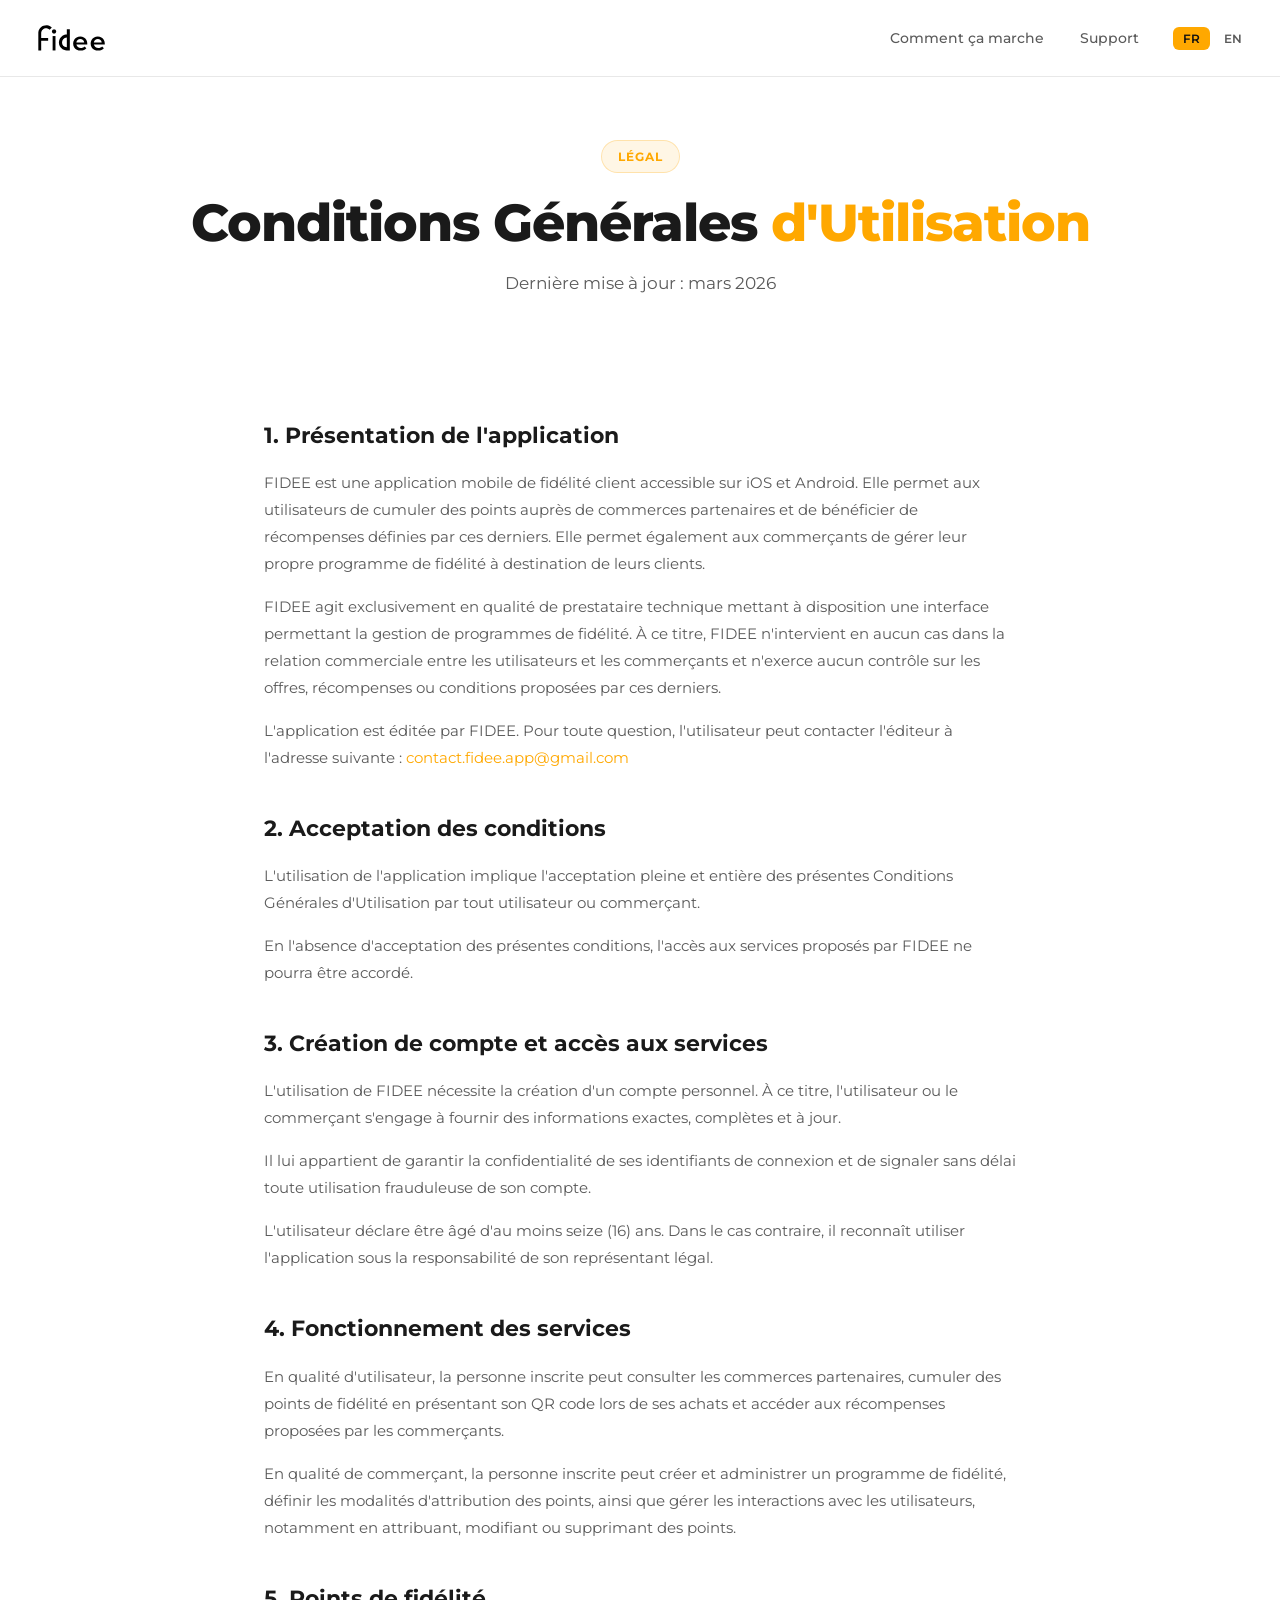
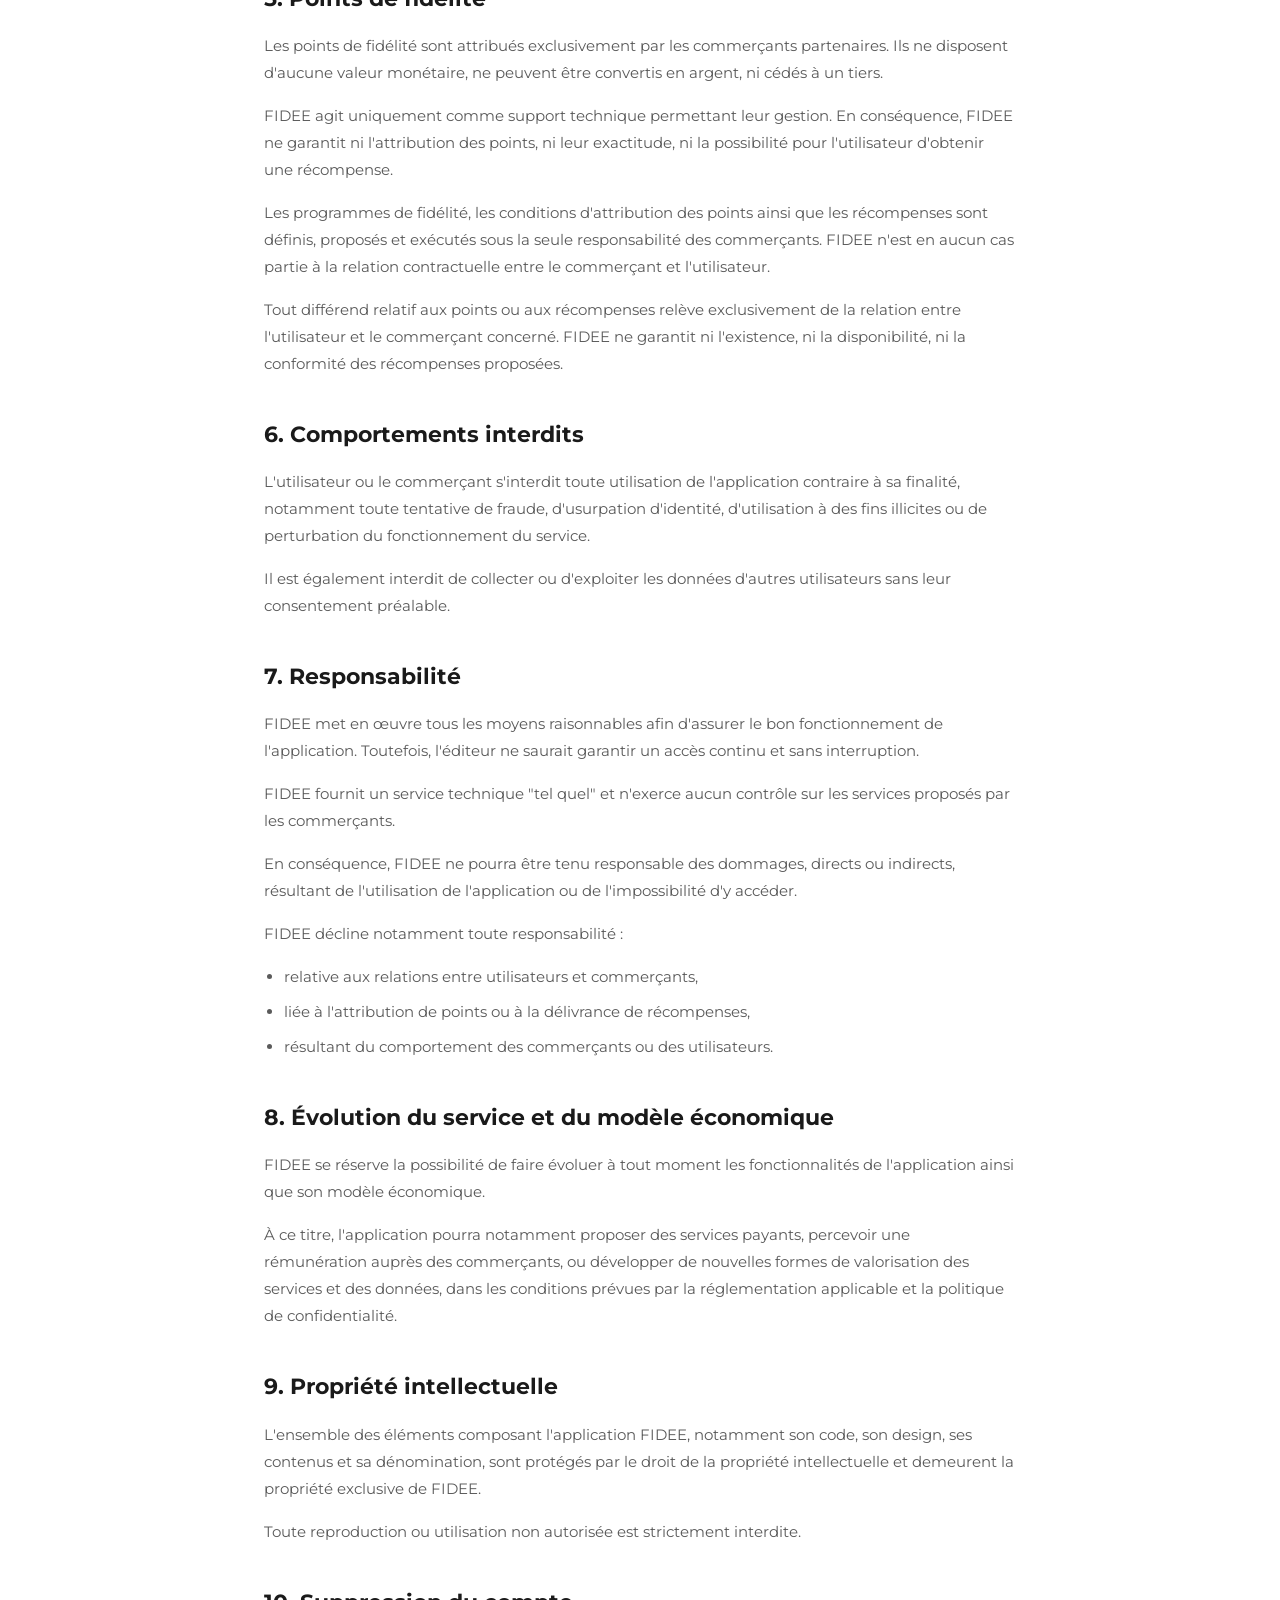
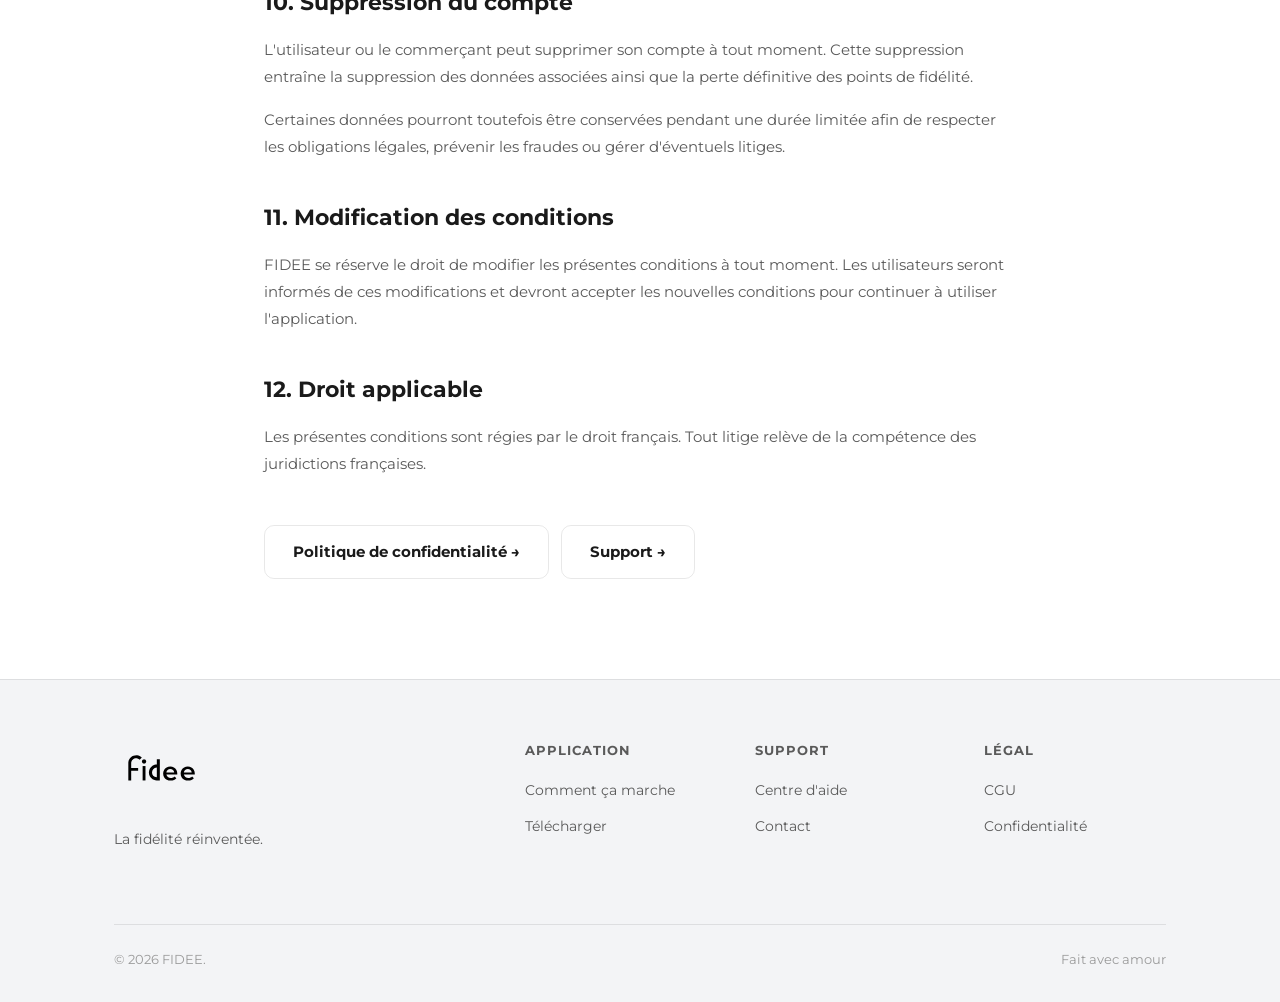
==== commit e2b5f187: "insta" ====
--- a/cgu.html
+++ b/cgu.html
@@ -4,7 +4,10 @@
   <meta charset="UTF-8">
   <meta name="viewport" content="width=device-width, initial-scale=1.0">
   <title>Conditions Générales d'Utilisation — FIDEE</title>
-  <link rel="icon" type="image/svg+xml" href="favicon.svg">
+  <link rel="icon" type="image/png" sizes="32x32" href="Design%20sans%20titre%20(1).png">
+  <link rel="icon" type="image/png" sizes="192x192" href="Design%20sans%20titre%20(1).png">
+  <link rel="apple-touch-icon" sizes="180x180" href="Design%20sans%20titre%20(1).png">
+  <link rel="shortcut icon" href="Design%20sans%20titre%20(1).png">
   <link rel="stylesheet" href="style.css">
 </head>
 <body>
--- a/style.css
+++ b/style.css
@@ -35,7 +35,7 @@
   position: fixed;
   top: 0; left: 0; right: 0;
   z-index: 100;
-  padding: 16px 24px;
+  padding: 10px 24px;
   display: flex;
   align-items: center;
   justify-content: space-between;
